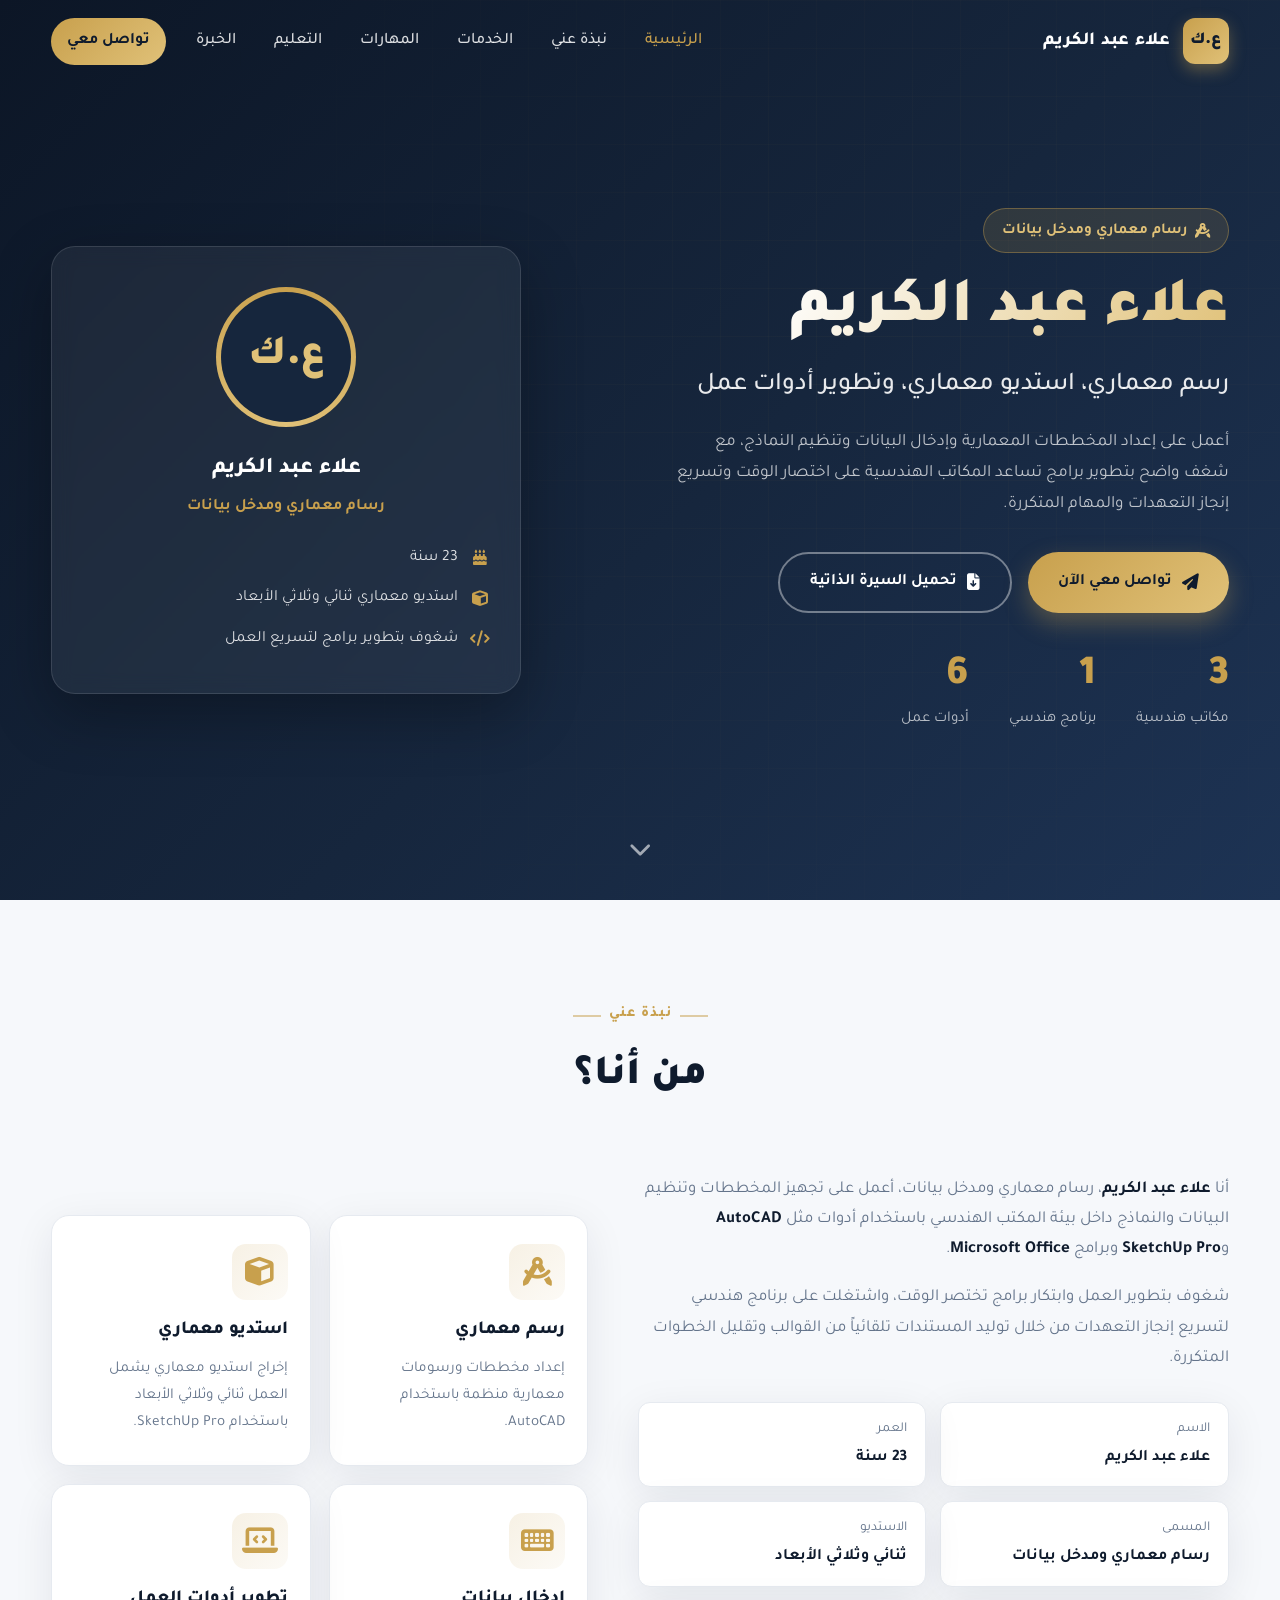
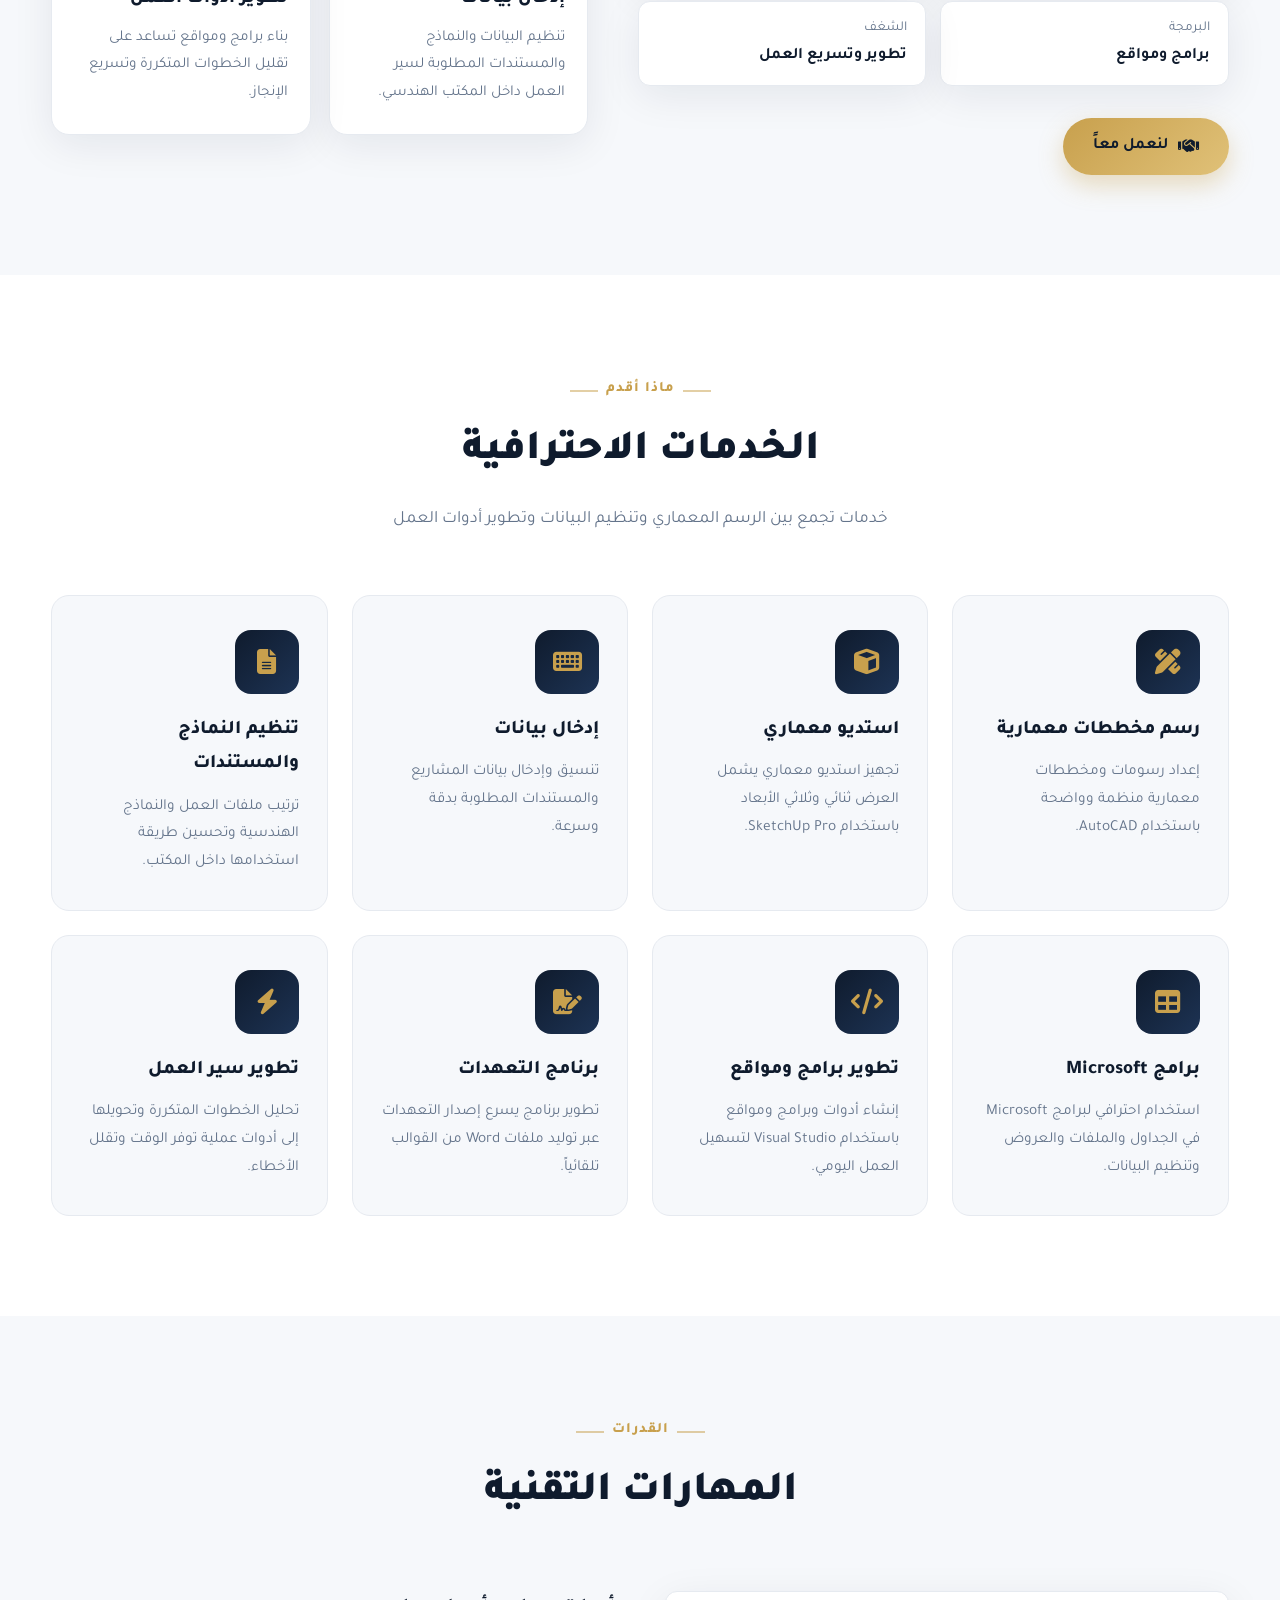
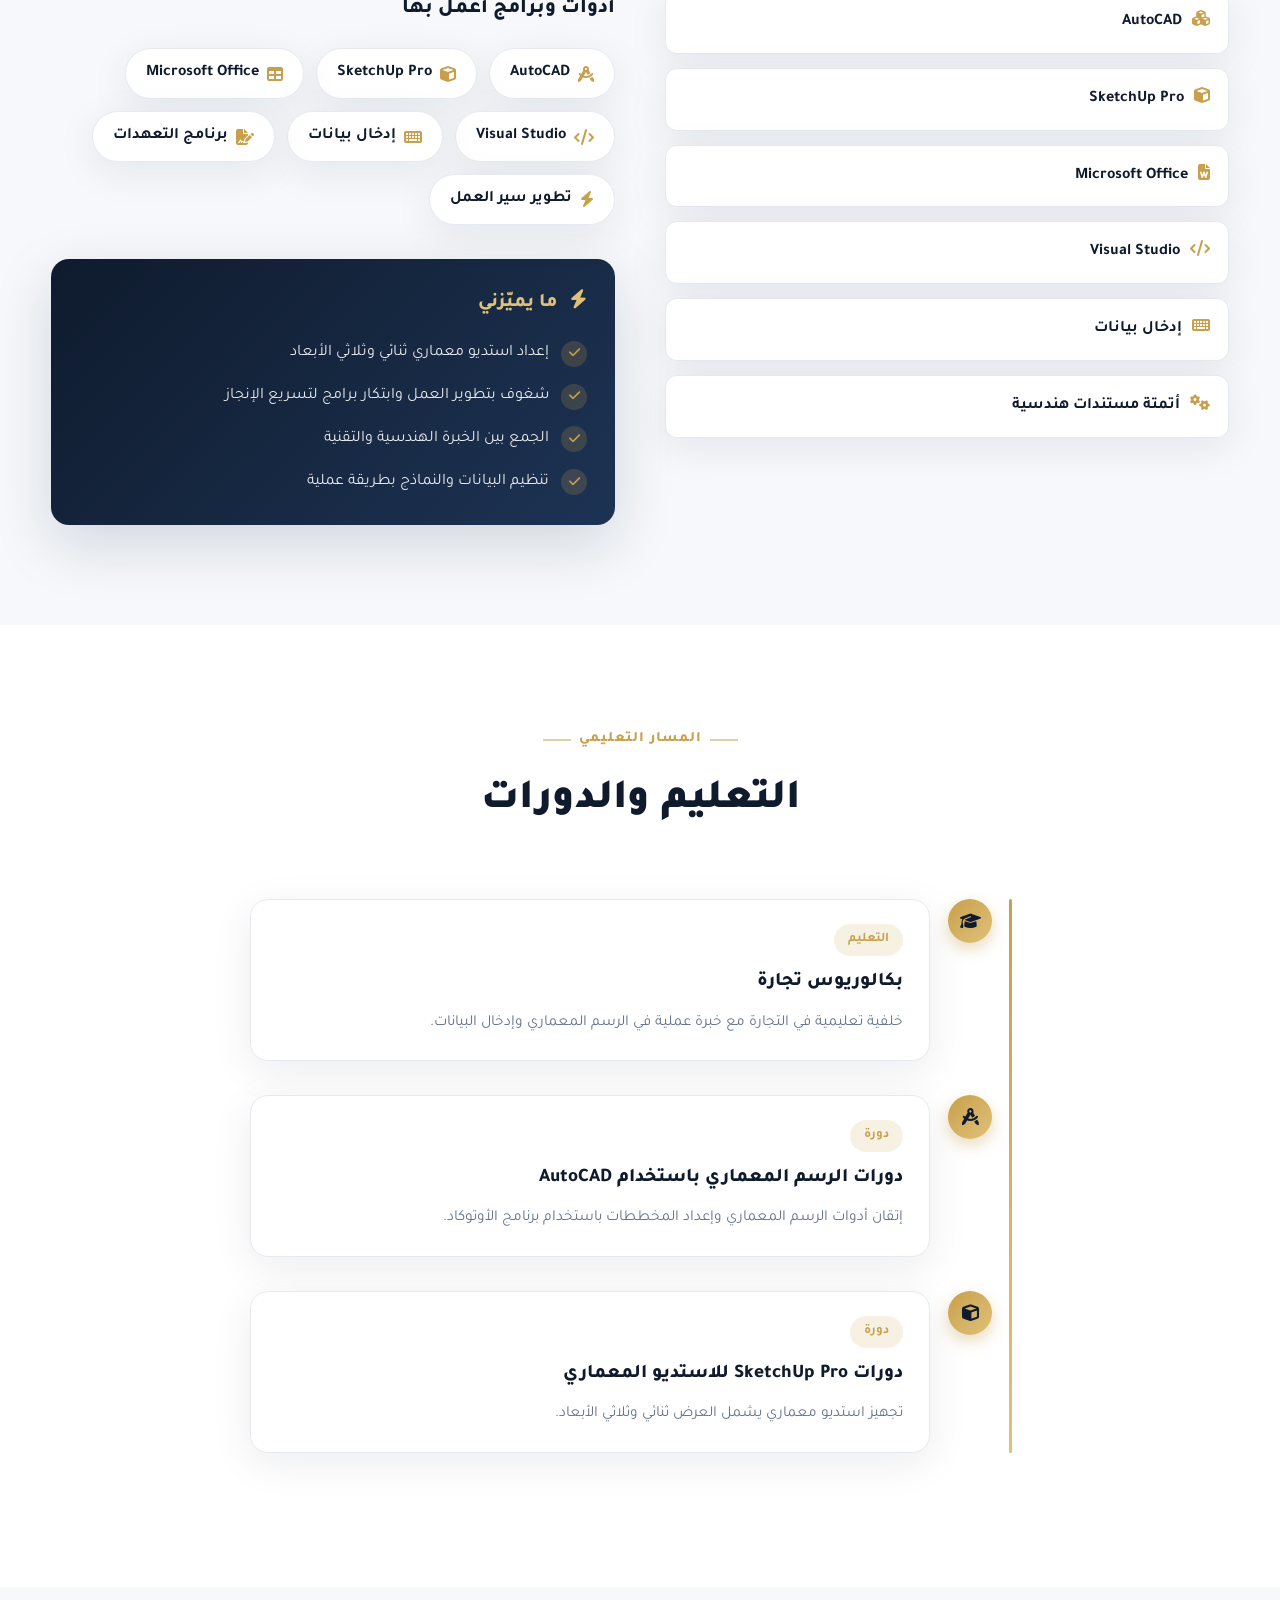
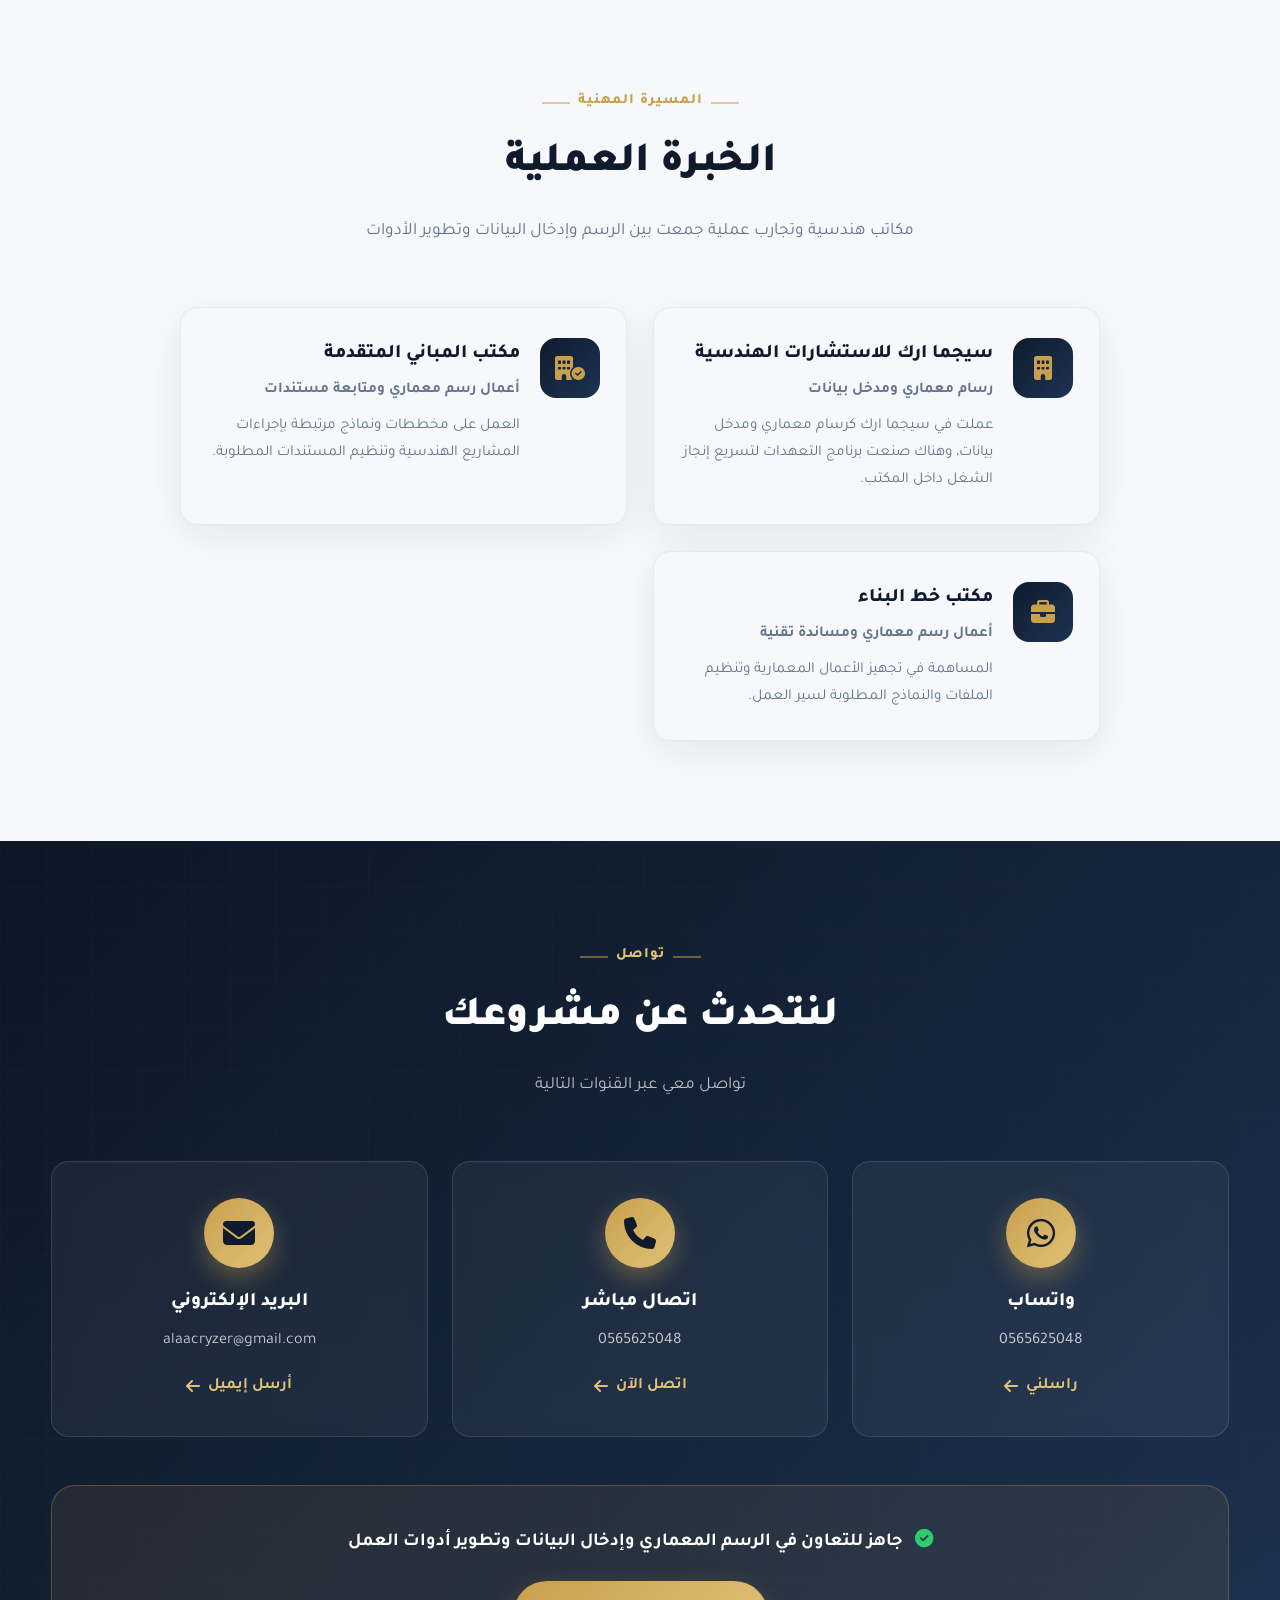
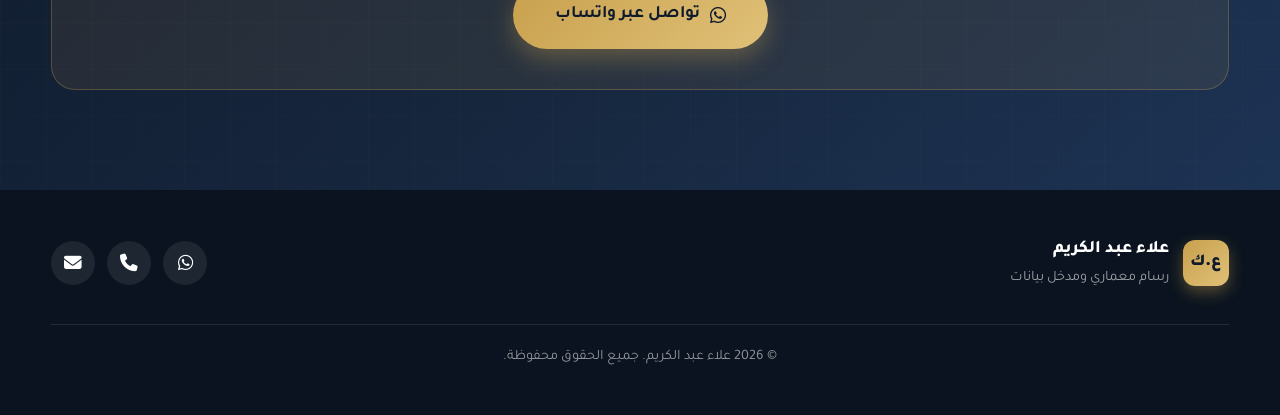
==== index.html @ 7bd7e528 "Add files via upload" ====
<!DOCTYPE html>
<html lang="ar" dir="rtl">
<head>
  <meta charset="UTF-8" />
  <meta name="viewport" content="width=device-width, initial-scale=1.0" />
  <title>علاء عبد الكريم | رسام معماري ومدخل بيانات</title>
  <meta name="description" content="علاء عبد الكريم - رسام معماري ومدخل بيانات، يعمل على AutoCAD وSketchUp Pro وMicrosoft Office وVisual Studio، وشغوف بتطوير برامج تسرع العمل داخل المكاتب الهندسية." />
  <meta name="author" content="علاء عبد الكريم" />

  <meta property="og:title" content="علاء عبد الكريم | رسام معماري ومدخل بيانات" />
  <meta property="og:description" content="رسام معماري ومدخل بيانات وشغوف بتطوير برامج لتسريع العمل الهندسي." />
  <meta property="og:type" content="website" />

  <link rel="preconnect" href="https://fonts.googleapis.com" />
  <link rel="preconnect" href="https://fonts.gstatic.com" crossorigin />
  <link href="https://fonts.googleapis.com/css2?family=Tajawal:wght@300;400;500;700;800;900&display=swap" rel="stylesheet" />

  <link rel="stylesheet" href="https://cdnjs.cloudflare.com/ajax/libs/font-awesome/6.5.1/css/all.min.css" />

  <link rel="stylesheet" href="css/style.css" />
  <link rel="icon" href="data:image/svg+xml,<svg xmlns='http://www.w3.org/2000/svg' viewBox='0 0 100 100'><rect width='100' height='100' rx='20' fill='%230f1b2d'/><text x='50' y='68' font-size='52' text-anchor='middle' fill='%23c8a04d' font-family='Arial' font-weight='bold'>ع</text></svg>" />
</head>
<body>

  <div class="scroll-progress" id="scrollProgress"></div>

  <header class="navbar" id="navbar">
    <div class="container nav-inner">
      <a href="#home" class="logo">
        <span class="logo-mark">ع.ك</span>
        <span class="logo-text">علاء عبد الكريم</span>
      </a>

      <nav class="nav-links" id="navLinks">
        <a href="#home" class="nav-link active">الرئيسية</a>
        <a href="#about" class="nav-link">نبذة عني</a>
        <a href="#services" class="nav-link">الخدمات</a>
        <a href="#skills" class="nav-link">المهارات</a>
        <a href="#education" class="nav-link">التعليم</a>
        <a href="#experience" class="nav-link">الخبرة</a>
        <a href="#contact" class="nav-link nav-cta">تواصل معي</a>
      </nav>

      <button class="nav-toggle" id="navToggle" aria-label="القائمة">
        <span></span><span></span><span></span>
      </button>
    </div>
  </header>

  <section class="hero" id="home">
    <div class="hero-bg"></div>
    <div class="hero-grid-overlay"></div>
    <div class="container hero-inner">
      <div class="hero-content">
        <p class="hero-badge"><i class="fa-solid fa-compass-drafting"></i> رسام معماري ومدخل بيانات</p>
        <h1 class="hero-title">علاء عبد الكريم</h1>
        <h2 class="hero-subtitle">رسم معماري، استديو معماري، وتطوير أدوات عمل</h2>
        <p class="hero-desc">
          أعمل على إعداد المخططات المعمارية وإدخال البيانات وتنظيم النماذج، مع شغف واضح بتطوير برامج
          تساعد المكاتب الهندسية على اختصار الوقت وتسريع إنجاز التعهدات والمهام المتكررة.
        </p>

        <div class="hero-buttons">
          <a href="#contact" class="btn btn-primary"><i class="fa-solid fa-paper-plane"></i> تواصل معي الآن</a>
          <a href="Alaa-Abdelkarim-CV.pdf" class="btn btn-outline" id="downloadCv"><i class="fa-solid fa-file-arrow-down"></i> تحميل السيرة الذاتية</a>
        </div>

        <div class="hero-stats">
          <div class="stat">
            <span class="stat-num" data-target="3">0</span>
            <span class="stat-label">مكاتب هندسية</span>
          </div>
          <div class="stat">
            <span class="stat-num" data-target="1">0</span>
            <span class="stat-label">برنامج هندسي</span>
          </div>
          <div class="stat">
            <span class="stat-num" data-target="6">0</span>
            <span class="stat-label">أدوات عمل</span>
          </div>
        </div>
      </div>

      <div class="hero-card">
        <div class="profile-ring">
          <div class="profile-inner">ع.ك</div>
        </div>
        <h3>علاء عبد الكريم</h3>
        <p class="profile-role">رسام معماري ومدخل بيانات</p>
        <ul class="profile-meta">
          <li><i class="fa-solid fa-cake-candles"></i> 23 سنة</li>
          <li><i class="fa-solid fa-cube"></i> استديو معماري ثنائي وثلاثي الأبعاد</li>
          <li><i class="fa-solid fa-code"></i> شغوف بتطوير برامج لتسريع العمل</li>
        </ul>
      </div>
    </div>

    <a href="#about" class="scroll-down" aria-label="مرر للأسفل">
      <i class="fa-solid fa-chevron-down"></i>
    </a>
  </section>

  <section class="section" id="about">
    <div class="container">
      <div class="section-head reveal">
        <span class="section-tag">نبذة عني</span>
        <h2 class="section-title">من أنا؟</h2>
      </div>

      <div class="about-grid">
        <div class="about-text reveal">
          <p>
            أنا <strong>علاء عبد الكريم</strong>، رسام معماري ومدخل بيانات، أعمل على تجهيز المخططات
            وتنظيم البيانات والنماذج داخل بيئة المكتب الهندسي باستخدام أدوات مثل
            <strong>AutoCAD</strong> و<strong>SketchUp Pro</strong> وبرامج <strong>Microsoft Office</strong>.
          </p>
          <p>
            شغوف بتطوير العمل وابتكار برامج تختصر الوقت، واشتغلت على برنامج هندسي لتسريع
            إنجاز التعهدات من خلال توليد المستندات تلقائياً من القوالب وتقليل الخطوات المتكررة.
          </p>

          <div class="about-info">
            <div class="info-item"><span>الاسم</span><strong>علاء عبد الكريم</strong></div>
            <div class="info-item"><span>العمر</span><strong>23 سنة</strong></div>
            <div class="info-item"><span>المسمى</span><strong>رسام معماري ومدخل بيانات</strong></div>
            <div class="info-item"><span>الاستديو</span><strong>ثنائي وثلاثي الأبعاد</strong></div>
            <div class="info-item"><span>البرمجة</span><strong>برامج ومواقع</strong></div>
            <div class="info-item"><span>الشغف</span><strong>تطوير وتسريع العمل</strong></div>
          </div>

          <a href="#contact" class="btn btn-primary"><i class="fa-solid fa-handshake"></i> لنعمل معاً</a>
        </div>

        <div class="about-highlights reveal">
          <div class="highlight-card">
            <i class="fa-solid fa-drafting-compass"></i>
            <h4>رسم معماري</h4>
            <p>إعداد مخططات ورسومات معمارية منظمة باستخدام AutoCAD.</p>
          </div>
          <div class="highlight-card">
            <i class="fa-solid fa-cube"></i>
            <h4>استديو معماري</h4>
            <p>إخراج استديو معماري يشمل العمل ثنائي وثلاثي الأبعاد باستخدام SketchUp Pro.</p>
          </div>
          <div class="highlight-card">
            <i class="fa-solid fa-keyboard"></i>
            <h4>إدخال بيانات</h4>
            <p>تنظيم البيانات والنماذج والمستندات المطلوبة لسير العمل داخل المكتب الهندسي.</p>
          </div>
          <div class="highlight-card">
            <i class="fa-solid fa-laptop-code"></i>
            <h4>تطوير أدوات العمل</h4>
            <p>بناء برامج ومواقع تساعد على تقليل الخطوات المتكررة وتسريع الإنجاز.</p>
          </div>
        </div>
      </div>
    </div>
  </section>

  <section class="section section-alt" id="services">
    <div class="container">
      <div class="section-head reveal">
        <span class="section-tag">ماذا أقدم</span>
        <h2 class="section-title">الخدمات الاحترافية</h2>
        <p class="section-sub">خدمات تجمع بين الرسم المعماري وتنظيم البيانات وتطوير أدوات العمل</p>
      </div>

      <div class="services-grid">
        <article class="service-card reveal">
          <div class="service-icon"><i class="fa-solid fa-pen-ruler"></i></div>
          <h3>رسم مخططات معمارية</h3>
          <p>إعداد رسومات ومخططات معمارية منظمة وواضحة باستخدام AutoCAD.</p>
        </article>

        <article class="service-card reveal">
          <div class="service-icon"><i class="fa-solid fa-cube"></i></div>
          <h3>استديو معماري</h3>
          <p>تجهيز استديو معماري يشمل العرض ثنائي وثلاثي الأبعاد باستخدام SketchUp Pro.</p>
        </article>

        <article class="service-card reveal">
          <div class="service-icon"><i class="fa-solid fa-keyboard"></i></div>
          <h3>إدخال بيانات</h3>
          <p>تنسيق وإدخال بيانات المشاريع والمستندات المطلوبة بدقة وسرعة.</p>
        </article>

        <article class="service-card reveal">
          <div class="service-icon"><i class="fa-solid fa-file-lines"></i></div>
          <h3>تنظيم النماذج والمستندات</h3>
          <p>ترتيب ملفات العمل والنماذج الهندسية وتحسين طريقة استخدامها داخل المكتب.</p>
        </article>

        <article class="service-card reveal">
          <div class="service-icon"><i class="fa-solid fa-table"></i></div>
          <h3>برامج Microsoft</h3>
          <p>استخدام احترافي لبرامج Microsoft في الجداول والملفات والعروض وتنظيم البيانات.</p>
        </article>

        <article class="service-card reveal">
          <div class="service-icon"><i class="fa-solid fa-code"></i></div>
          <h3>تطوير برامج ومواقع</h3>
          <p>إنشاء أدوات وبرامج ومواقع باستخدام Visual Studio لتسهيل العمل اليومي.</p>
        </article>

        <article class="service-card reveal">
          <div class="service-icon"><i class="fa-solid fa-file-signature"></i></div>
          <h3>برنامج التعهدات</h3>
          <p>تطوير برنامج يسرع إصدار التعهدات عبر توليد ملفات Word من القوالب تلقائياً.</p>
        </article>

        <article class="service-card reveal">
          <div class="service-icon"><i class="fa-solid fa-bolt"></i></div>
          <h3>تطوير سير العمل</h3>
          <p>تحليل الخطوات المتكررة وتحويلها إلى أدوات عملية توفر الوقت وتقلل الأخطاء.</p>
        </article>
      </div>
    </div>
  </section>

  <section class="section" id="skills">
    <div class="container">
      <div class="section-head reveal">
        <span class="section-tag">القدرات</span>
        <h2 class="section-title">المهارات التقنية</h2>
      </div>

      <div class="skills-wrap">
        <div class="skills-bars reveal">
          <div class="skill">
            <div class="skill-top"><span><i class="fa-solid fa-cubes"></i> AutoCAD</span></div>
          </div>
          <div class="skill">
            <div class="skill-top"><span><i class="fa-solid fa-cube"></i> SketchUp Pro</span></div>
          </div>
          <div class="skill">
            <div class="skill-top"><span><i class="fa-solid fa-file-word"></i> Microsoft Office</span></div>
          </div>
          <div class="skill">
            <div class="skill-top"><span><i class="fa-solid fa-code"></i> Visual Studio</span></div>
          </div>
          <div class="skill">
            <div class="skill-top"><span><i class="fa-solid fa-keyboard"></i> إدخال بيانات</span></div>
          </div>
          <div class="skill">
            <div class="skill-top"><span><i class="fa-solid fa-gears"></i> أتمتة مستندات هندسية</span></div>
          </div>
        </div>

        <div class="skills-tags reveal">
          <h3>أدوات وبرامج أعمل بها</h3>
          <div class="tag-cloud">
            <span class="tag"><i class="fa-solid fa-compass-drafting"></i> AutoCAD</span>
            <span class="tag"><i class="fa-solid fa-cube"></i> SketchUp Pro</span>
            <span class="tag"><i class="fa-solid fa-table"></i> Microsoft Office</span>
            <span class="tag"><i class="fa-solid fa-code"></i> Visual Studio</span>
            <span class="tag"><i class="fa-solid fa-keyboard"></i> إدخال بيانات</span>
            <span class="tag"><i class="fa-solid fa-file-signature"></i> برنامج التعهدات</span>
            <span class="tag"><i class="fa-solid fa-bolt"></i> تطوير سير العمل</span>
          </div>

          <div class="lang-card">
            <h4><i class="fa-solid fa-bolt"></i> ما يميّزني</h4>
            <ul>
              <li><i class="fa-solid fa-check"></i> إعداد استديو معماري ثنائي وثلاثي الأبعاد</li>
              <li><i class="fa-solid fa-check"></i> شغوف بتطوير العمل وابتكار برامج لتسريع الإنجاز</li>
              <li><i class="fa-solid fa-check"></i> الجمع بين الخبرة الهندسية والتقنية</li>
              <li><i class="fa-solid fa-check"></i> تنظيم البيانات والنماذج بطريقة عملية</li>
            </ul>
          </div>
        </div>
      </div>
    </div>
  </section>

  <section class="section section-alt" id="education">
    <div class="container">
      <div class="section-head reveal">
        <span class="section-tag">المسار التعليمي</span>
        <h2 class="section-title">التعليم والدورات</h2>
      </div>

      <div class="timeline">
        <div class="tl-item reveal">
          <div class="tl-dot"><i class="fa-solid fa-graduation-cap"></i></div>
          <div class="tl-content">
            <span class="tl-tag">التعليم</span>
            <h3>بكالوريوس تجارة</h3>
            <p>خلفية تعليمية في التجارة مع خبرة عملية في الرسم المعماري وإدخال البيانات.</p>
          </div>
        </div>

        <div class="tl-item reveal">
          <div class="tl-dot"><i class="fa-solid fa-compass-drafting"></i></div>
          <div class="tl-content">
            <span class="tl-tag">دورة</span>
            <h3>دورات الرسم المعماري باستخدام AutoCAD</h3>
            <p>إتقان أدوات الرسم المعماري وإعداد المخططات باستخدام برنامج الأوتوكاد.</p>
          </div>
        </div>

        <div class="tl-item reveal">
          <div class="tl-dot"><i class="fa-solid fa-cube"></i></div>
          <div class="tl-content">
            <span class="tl-tag">دورة</span>
            <h3>دورات SketchUp Pro للاستديو المعماري</h3>
            <p>تجهيز استديو معماري يشمل العرض ثنائي وثلاثي الأبعاد.</p>
          </div>
        </div>
      </div>
    </div>
  </section>

  <section class="section" id="experience">
    <div class="container">
      <div class="section-head reveal">
        <span class="section-tag">المسيرة المهنية</span>
        <h2 class="section-title">الخبرة العملية</h2>
        <p class="section-sub">مكاتب هندسية وتجارب عملية جمعت بين الرسم وإدخال البيانات وتطوير الأدوات</p>
      </div>

      <div class="experience-grid">
        <div class="exp-card reveal">
          <div class="exp-icon"><i class="fa-solid fa-building"></i></div>
          <div class="exp-body">
            <h3>سيجما ارك للاستشارات الهندسية</h3>
            <p class="exp-role">رسام معماري ومدخل بيانات</p>
            <p>عملت في سيجما ارك كرسام معماري ومدخل بيانات، وهناك صنعت برنامج التعهدات لتسريع إنجاز الشغل داخل المكتب.</p>
          </div>
        </div>

        <div class="exp-card reveal">
          <div class="exp-icon"><i class="fa-solid fa-building-circle-check"></i></div>
          <div class="exp-body">
            <h3>مكتب المباني المتقدمة</h3>
            <p class="exp-role">أعمال رسم معماري ومتابعة مستندات</p>
            <p>العمل على مخططات ونماذج مرتبطة بإجراءات المشاريع الهندسية وتنظيم المستندات المطلوبة.</p>
          </div>
        </div>

        <div class="exp-card reveal">
          <div class="exp-icon"><i class="fa-solid fa-briefcase"></i></div>
          <div class="exp-body">
            <h3>مكتب خط البناء</h3>
            <p class="exp-role">أعمال رسم معماري ومساندة تقنية</p>
            <p>المساهمة في تجهيز الأعمال المعمارية وتنظيم الملفات والنماذج المطلوبة لسير العمل.</p>
          </div>
        </div>
      </div>
    </div>
  </section>

  <section class="section section-dark" id="contact">
    <div class="container">
      <div class="section-head reveal">
        <span class="section-tag light">تواصل</span>
        <h2 class="section-title">لنتحدث عن مشروعك</h2>
        <p class="section-sub">تواصل معي عبر القنوات التالية</p>
      </div>

      <div class="contact-grid">
        <a href="https://wa.me/966565625048" target="_blank" rel="noopener" class="contact-card reveal">
          <i class="fa-brands fa-whatsapp"></i>
          <h3>واتساب</h3>
          <p>0565625048</p>
          <span class="contact-go">راسلني <i class="fa-solid fa-arrow-left"></i></span>
        </a>

        <a href="tel:+966565625048" class="contact-card reveal">
          <i class="fa-solid fa-phone"></i>
          <h3>اتصال مباشر</h3>
          <p>0565625048</p>
          <span class="contact-go">اتصل الآن <i class="fa-solid fa-arrow-left"></i></span>
        </a>

        <a href="mailto:alaacryzer@gmail.com" class="contact-card reveal">
          <i class="fa-solid fa-envelope"></i>
          <h3>البريد الإلكتروني</h3>
          <p>alaacryzer@gmail.com</p>
          <span class="contact-go">أرسل إيميل <i class="fa-solid fa-arrow-left"></i></span>
        </a>
      </div>

      <div class="contact-cta reveal">
        <p><i class="fa-solid fa-circle-check"></i> جاهز للتعاون في الرسم المعماري وإدخال البيانات وتطوير أدوات العمل</p>
        <a href="https://wa.me/966565625048" target="_blank" rel="noopener" class="btn btn-primary btn-lg">
          <i class="fa-brands fa-whatsapp"></i> تواصل عبر واتساب
        </a>
      </div>
    </div>
  </section>

  <footer class="footer">
    <div class="container footer-inner">
      <div class="footer-brand">
        <span class="logo-mark">ع.ك</span>
        <div>
          <strong>علاء عبد الكريم</strong>
          <p>رسام معماري ومدخل بيانات</p>
        </div>
      </div>

      <div class="footer-social">
        <a href="https://wa.me/966565625048" target="_blank" rel="noopener" aria-label="واتساب"><i class="fa-brands fa-whatsapp"></i></a>
        <a href="tel:+966565625048" aria-label="اتصال"><i class="fa-solid fa-phone"></i></a>
        <a href="mailto:alaacryzer@gmail.com" aria-label="إيميل"><i class="fa-solid fa-envelope"></i></a>
      </div>

      <p class="footer-copy">© <span id="year"></span> علاء عبد الكريم. جميع الحقوق محفوظة.</p>
    </div>
  </footer>

  <button class="to-top" id="toTop" aria-label="العودة للأعلى"><i class="fa-solid fa-chevron-up"></i></button>

  <script src="js/script.js"></script>
</body>
</html>
</parameter>
</invoke>
---- css/style.css ----
/* ===== Variables ===== */
:root{
  --navy:#0f1b2d;
  --navy-2:#16263d;
  --navy-3:#1d3354;
  --gold:#c8a04d;
  --gold-light:#e0c178;
  --bg:#f6f8fb;
  --white:#ffffff;
  --text:#1f2937;
  --muted:#64748b;
  --line:#e6eaf0;
  --shadow:0 10px 40px rgba(15,27,45,.08);
  --shadow-lg:0 20px 60px rgba(15,27,45,.15);
  --radius:18px;
  --radius-sm:12px;
  --t:.35s cubic-bezier(.4,0,.2,1);
}

/* ===== Reset ===== */
*{margin:0;padding:0;box-sizing:border-box}
html{scroll-behavior:smooth}
body{
  font-family:'Tajawal',sans-serif;
  background:var(--bg);
  color:var(--text);
  line-height:1.8;
  overflow-x:hidden;
}
a{text-decoration:none;color:inherit}
ul{list-style:none}
img{max-width:100%;display:block}
.en{direction:ltr;unicode-bidi:isolate;display:inline-block}
.container{width:min(1200px,92%);margin-inline:auto}

/* ===== Scroll progress ===== */
.scroll-progress{
  position:fixed;top:0;right:0;height:4px;width:0%;
  background:linear-gradient(90deg,var(--gold),var(--gold-light));
  z-index:1000;transition:width .1s linear;
}

/* ===== Buttons ===== */
.btn{
  display:inline-flex;align-items:center;gap:10px;
  padding:14px 30px;border-radius:50px;font-weight:700;font-size:1rem;
  cursor:pointer;border:none;transition:var(--t);font-family:inherit;
  position:relative;overflow:hidden;
}
.btn i{font-size:1.05em}
.btn-primary{
  background:linear-gradient(135deg,var(--gold),var(--gold-light));
  color:var(--navy);box-shadow:0 10px 24px rgba(200,160,77,.35);
}
.btn-primary:hover{transform:translateY(-3px);box-shadow:0 16px 34px rgba(200,160,77,.5)}
.btn-outline{
  background:transparent;color:#fff;border:2px solid rgba(255,255,255,.4);
}
.btn-outline:hover{background:#fff;color:var(--navy);border-color:#fff;transform:translateY(-3px)}
.btn-lg{padding:18px 42px;font-size:1.1rem}

/* ===== Navbar ===== */
.navbar{
  position:fixed;top:0;left:0;right:0;z-index:900;
  padding:18px 0;transition:var(--t);
}
.navbar.scrolled{
  background:rgba(15,27,45,.96);backdrop-filter:blur(12px);
  padding:12px 0;box-shadow:0 8px 30px rgba(0,0,0,.25);
}
.nav-inner{display:flex;align-items:center;justify-content:space-between}
.logo{display:flex;align-items:center;gap:12px;color:#fff}
.logo-mark{
  width:46px;height:46px;display:grid;place-items:center;
  background:linear-gradient(135deg,var(--gold),var(--gold-light));
  color:var(--navy);border-radius:12px;font-weight:900;font-size:1.05rem;
  box-shadow:0 6px 16px rgba(200,160,77,.4);
}
.logo-text{font-weight:800;font-size:1.15rem;letter-spacing:.3px}
.nav-links{display:flex;align-items:center;gap:6px}
.nav-link{
  color:rgba(255,255,255,.85);font-weight:500;padding:9px 16px;border-radius:50px;
  transition:var(--t);position:relative;
}
.nav-link:hover{color:#fff;background:rgba(255,255,255,.08)}
.nav-link.active{color:var(--gold)}
.nav-cta{
  background:linear-gradient(135deg,var(--gold),var(--gold-light))!important;
  color:var(--navy)!important;font-weight:700;margin-right:8px;
}
.nav-cta:hover{transform:translateY(-2px)}
.nav-toggle{display:none;flex-direction:column;gap:5px;background:none;border:none;cursor:pointer;padding:6px}
.nav-toggle span{width:26px;height:3px;background:#fff;border-radius:3px;transition:var(--t)}

/* ===== Hero ===== */
.hero{
  position:relative;min-height:100vh;display:flex;align-items:center;
  padding:120px 0 80px;color:#fff;overflow:hidden;
}
.hero-bg{
  position:absolute;inset:0;z-index:-2;
  background:linear-gradient(135deg,#0c1626 0%,#16263d 55%,#1d3354 100%);
}
.hero-grid-overlay{
  position:absolute;inset:0;z-index:-1;opacity:.5;
  background-image:
    linear-gradient(rgba(200,160,77,.08) 1px,transparent 1px),
    linear-gradient(90deg,rgba(200,160,77,.08) 1px,transparent 1px);
  background-size:48px 48px;
  -webkit-mask-image:radial-gradient(circle at 70% 40%,#000,transparent 75%);
  mask-image:radial-gradient(circle at 70% 40%,#000,transparent 75%);
}
.hero-inner{display:grid;grid-template-columns:1.4fr 1fr;gap:50px;align-items:center}
.hero-badge{
  display:inline-flex;align-items:center;gap:8px;
  background:rgba(200,160,77,.15);border:1px solid rgba(200,160,77,.4);
  color:var(--gold-light);padding:8px 18px;border-radius:50px;
  font-weight:700;font-size:.95rem;margin-bottom:22px;
}
.hero-title{
  font-size:clamp(2.4rem,5vw,4rem);font-weight:900;line-height:1.15;
  margin-bottom:14px;
  background:linear-gradient(120deg,#fff 30%,var(--gold-light));
  -webkit-background-clip:text;background-clip:text;-webkit-text-fill-color:transparent;
}
.hero-subtitle{font-size:clamp(1.1rem,2.4vw,1.6rem);font-weight:500;color:rgba(255,255,255,.9);margin-bottom:18px}
.hero-subtitle span{color:var(--gold)}
.hero-desc{font-size:1.08rem;color:rgba(255,255,255,.72);max-width:560px;margin-bottom:32px}
.hero-buttons{display:flex;gap:16px;flex-wrap:wrap;margin-bottom:44px}
.hero-stats{display:flex;gap:40px;flex-wrap:wrap}
.stat{display:flex;flex-direction:column}
.stat-num{font-size:2.6rem;font-weight:900;color:var(--gold);line-height:1;display:inline}
.stat-plus{font-size:2rem;font-weight:900;color:var(--gold)}
.stat-label{color:rgba(255,255,255,.7);font-size:.95rem;margin-top:6px}

.hero-card{
  background:rgba(255,255,255,.06);border:1px solid rgba(255,255,255,.12);
  backdrop-filter:blur(10px);border-radius:24px;padding:40px 30px;text-align:center;
  box-shadow:0 20px 60px rgba(0,0,0,.3);
}
.profile-ring{
  width:140px;height:140px;margin:0 auto 22px;border-radius:50%;
  background:conic-gradient(var(--gold),var(--gold-light),var(--gold));
  padding:5px;animation:spin 8s linear infinite;
}
.profile-inner{
  width:100%;height:100%;border-radius:50%;background:var(--navy-2);
  display:grid;place-items:center;font-size:2.6rem;font-weight:900;color:var(--gold-light);
  animation:spin 8s linear infinite reverse;
}
@keyframes spin{to{transform:rotate(360deg)}}
.hero-card h3{font-size:1.4rem;font-weight:800;margin-bottom:4px}
.profile-role{color:var(--gold);font-weight:600;margin-bottom:22px}
.profile-meta{text-align:right;display:flex;flex-direction:column;gap:12px}
.profile-meta li{display:flex;align-items:center;gap:12px;color:rgba(255,255,255,.85);font-size:.98rem}
.profile-meta i{color:var(--gold);width:20px;text-align:center}

.scroll-down{
  position:absolute;bottom:26px;left:50%;transform:translateX(-50%);
  color:rgba(255,255,255,.6);font-size:1.4rem;animation:bounce 2s infinite;
}
@keyframes bounce{0%,100%{transform:translate(-50%,0)}50%{transform:translate(-50%,12px)}}

/* ===== Sections ===== */
.section{padding:100px 0}
.section-alt{background:var(--white)}
.section-head{text-align:center;max-width:680px;margin:0 auto 60px}
.section-tag{
  display:inline-block;color:var(--gold);font-weight:800;letter-spacing:1px;
  text-transform:uppercase;font-size:.9rem;margin-bottom:12px;
  position:relative;padding:0 16px;
}
.section-tag::before,.section-tag::after{
  content:"";position:absolute;top:50%;width:28px;height:2px;background:var(--gold);opacity:.5;
}
.section-tag::before{right:-20px}.section-tag::after{left:-20px}
.section-tag.light{color:var(--gold-light)}
.section-title{font-size:clamp(1.8rem,3.6vw,2.6rem);font-weight:900;color:var(--navy);margin-bottom:14px}
.section-sub{color:var(--muted);font-size:1.08rem}
.section-dark .section-title{color:#fff}
.section-dark .section-sub{color:rgba(255,255,255,.7)}

/* ===== About ===== */
.about-grid{display:grid;grid-template-columns:1.1fr 1fr;gap:50px;align-items:center}
.about-text p{color:var(--muted);margin-bottom:18px;font-size:1.05rem}
.about-text strong{color:var(--navy);font-weight:700}
.about-info{
  display:grid;grid-template-columns:1fr 1fr;gap:14px;margin:28px 0 32px;
}
.info-item{
  background:var(--white);border:1px solid var(--line);border-radius:var(--radius-sm);
  padding:14px 18px;box-shadow:var(--shadow);
}
.section-alt .info-item{background:var(--bg)}
.info-item span{display:block;color:var(--muted);font-size:.85rem;margin-bottom:2px}
.info-item strong{color:var(--navy);font-weight:700}
.about-highlights{display:grid;grid-template-columns:1fr 1fr;gap:18px}
.highlight-card{
  background:var(--white);border:1px solid var(--line);border-radius:var(--radius);
  padding:28px 22px;box-shadow:var(--shadow);transition:var(--t);
}
.section-alt .highlight-card{background:var(--bg)}
.highlight-card:hover{transform:translateY(-6px);box-shadow:var(--shadow-lg);border-color:var(--gold)}
.highlight-card i{
  font-size:1.8rem;color:var(--gold);margin-bottom:14px;
  width:56px;height:56px;display:grid;place-items:center;border-radius:14px;
  background:linear-gradient(135deg,rgba(200,160,77,.15),rgba(200,160,77,.05));
}
.highlight-card h4{font-size:1.15rem;font-weight:800;color:var(--navy);margin-bottom:8px}
.highlight-card p{color:var(--muted);font-size:.95rem}

/* ===== Services ===== */
.services-grid{display:grid;grid-template-columns:repeat(auto-fill,minmax(270px,1fr));gap:24px}
.service-card{
  background:var(--bg);border:1px solid var(--line);border-radius:var(--radius);
  padding:34px 28px;transition:var(--t);position:relative;overflow:hidden;
}
.section-alt .service-card{background:var(--bg)}
.service-card::before{
  content:"";position:absolute;top:0;right:0;width:100%;height:4px;
  background:linear-gradient(90deg,var(--gold),var(--gold-light));
  transform:scaleX(0);transform-origin:right;transition:var(--t);
}
.service-card:hover{transform:translateY(-8px);box-shadow:var(--shadow-lg);border-color:transparent}
.service-card:hover::before{transform:scaleX(1)}
.service-icon{
  width:64px;height:64px;border-radius:16px;display:grid;place-items:center;
  background:linear-gradient(135deg,var(--navy),var(--navy-3));color:var(--gold);
  font-size:1.6rem;margin-bottom:20px;transition:var(--t);
}
.service-card:hover .service-icon{
  background:linear-gradient(135deg,var(--gold),var(--gold-light));color:var(--navy);
  transform:rotate(-6deg) scale(1.05);
}
.service-card h3{font-size:1.2rem;font-weight:800;color:var(--navy);margin-bottom:10px}
.service-card p{color:var(--muted);font-size:.96rem}

/* ===== Skills ===== */
.skills-wrap{display:grid;grid-template-columns:1fr 1fr;gap:50px;align-items:start}
.skill{margin-bottom:26px}
.skills-bars .skill{
  background:var(--white);border:1px solid var(--line);border-radius:var(--radius-sm);
  padding:16px 18px;box-shadow:var(--shadow);margin-bottom:14px;
}
.skills-bars .skill .skill-top{margin-bottom:0}
.skill-top{display:flex;justify-content:space-between;margin-bottom:10px;font-weight:700;color:var(--navy)}
.skill-top i{color:var(--gold);margin-left:6px}
.skill-pct{color:var(--gold);font-weight:800}
.skill-bar{height:12px;background:var(--line);border-radius:50px;overflow:hidden}
.skill-bar span{
  display:block;height:100%;width:0;border-radius:50px;
  background:linear-gradient(90deg,var(--navy-3),var(--gold));
  transition:width 1.4s cubic-bezier(.2,.8,.2,1);
}
.skills-tags h3{font-size:1.3rem;font-weight:800;color:var(--navy);margin-bottom:20px}
.tag-cloud{display:flex;flex-wrap:wrap;gap:12px;margin-bottom:34px}
.tag{
  background:var(--white);border:1px solid var(--line);border-radius:50px;
  padding:10px 20px;font-weight:600;color:var(--navy);box-shadow:var(--shadow);
  transition:var(--t);display:inline-flex;align-items:center;gap:8px;
}
.tag i{color:var(--gold)}
.tag:hover{background:var(--navy);color:#fff;transform:translateY(-3px)}
.tag:hover i{color:var(--gold-light)}
.lang-card{
  background:linear-gradient(135deg,var(--navy),var(--navy-3));color:#fff;
  border-radius:var(--radius);padding:28px;box-shadow:var(--shadow-lg);
}
.lang-card h4{font-size:1.2rem;font-weight:800;margin-bottom:18px;color:var(--gold-light)}
.lang-card h4 i{margin-left:8px}
.lang-card ul{display:flex;flex-direction:column;gap:14px}
.lang-card li{display:flex;align-items:center;gap:12px;color:rgba(255,255,255,.9)}
.lang-card li i{color:var(--gold);background:rgba(200,160,77,.2);width:26px;height:26px;border-radius:50%;display:grid;place-items:center;font-size:.8rem;flex-shrink:0}

/* ===== Timeline ===== */
.timeline{position:relative;max-width:780px;margin:0 auto;padding-right:40px}
.timeline::before{
  content:"";position:absolute;top:0;bottom:0;right:18px;width:3px;
  background:linear-gradient(var(--gold),var(--gold-light));border-radius:3px;
}
.tl-item{position:relative;padding-right:60px;margin-bottom:34px}
.tl-dot{
  position:absolute;right:-2px;top:0;width:44px;height:44px;border-radius:50%;
  background:linear-gradient(135deg,var(--gold),var(--gold-light));color:var(--navy);
  display:grid;place-items:center;font-size:1.05rem;box-shadow:0 6px 16px rgba(200,160,77,.4);
  z-index:1;
}
.tl-content{
  background:var(--white);border:1px solid var(--line);border-radius:var(--radius);
  padding:24px 26px;box-shadow:var(--shadow);transition:var(--t);
}
.tl-content:hover{transform:translateX(-8px);box-shadow:var(--shadow-lg);border-color:var(--gold)}
.tl-tag{
  display:inline-block;background:rgba(200,160,77,.15);color:var(--gold);
  padding:4px 14px;border-radius:50px;font-size:.82rem;font-weight:700;margin-bottom:10px;
}
.tl-content h3{font-size:1.2rem;font-weight:800;color:var(--navy);margin-bottom:8px}
.tl-content p{color:var(--muted);font-size:.96rem}

/* ===== Experience ===== */
.experience-grid{display:grid;grid-template-columns:1fr 1fr;gap:26px;max-width:920px;margin:0 auto}
.exp-card{
  display:flex;gap:20px;background:var(--bg);border:1px solid var(--line);
  border-radius:var(--radius);padding:30px 26px;box-shadow:var(--shadow);transition:var(--t);
}
.exp-card:hover{transform:translateY(-6px);box-shadow:var(--shadow-lg);border-color:var(--gold)}
.exp-icon{
  flex-shrink:0;width:60px;height:60px;border-radius:16px;display:grid;place-items:center;
  background:linear-gradient(135deg,var(--navy),var(--navy-3));color:var(--gold);font-size:1.5rem;
}
.exp-body h3{font-size:1.2rem;font-weight:800;color:var(--navy);margin-bottom:4px}
.exp-role{color:var(--gold);font-weight:700;font-size:.95rem;margin-bottom:8px}
.exp-body p{color:var(--muted);font-size:.95rem}

/* ===== Contact ===== */
.section-dark{
  background:linear-gradient(135deg,#0c1626,#16263d 60%,#1d3354);
  position:relative;overflow:hidden;
}
.section-dark::before{
  content:"";position:absolute;inset:0;opacity:.4;
  background-image:linear-gradient(rgba(200,160,77,.06) 1px,transparent 1px),linear-gradient(90deg,rgba(200,160,77,.06) 1px,transparent 1px);
  background-size:46px 46px;
}
.section-dark .container{position:relative;z-index:1}
.contact-grid{display:grid;grid-template-columns:repeat(auto-fit,minmax(260px,1fr));gap:24px;margin-bottom:48px}
.contact-card{
  background:rgba(255,255,255,.05);border:1px solid rgba(255,255,255,.12);
  border-radius:var(--radius);padding:36px 28px;text-align:center;color:#fff;
  transition:var(--t);backdrop-filter:blur(8px);
}
.contact-card:hover{transform:translateY(-8px);background:rgba(255,255,255,.1);border-color:var(--gold)}
.contact-card>i{
  font-size:2rem;color:var(--navy);width:70px;height:70px;border-radius:50%;
  display:grid;place-items:center;margin:0 auto 18px;
  background:linear-gradient(135deg,var(--gold),var(--gold-light));
  box-shadow:0 10px 24px rgba(200,160,77,.4);
}
.contact-card h3{font-size:1.2rem;font-weight:800;margin-bottom:6px}
.contact-card p{color:rgba(255,255,255,.75);margin-bottom:16px;direction:ltr;word-break:break-all}
.contact-go{color:var(--gold-light);font-weight:700;display:inline-flex;align-items:center;gap:8px}
.contact-card:hover .contact-go i{transform:translateX(-6px)}
.contact-go i{transition:var(--t)}
.contact-cta{
  text-align:center;background:rgba(200,160,77,.1);border:1px solid rgba(200,160,77,.3);
  border-radius:24px;padding:40px;
}
.contact-cta p{color:#fff;font-size:1.15rem;font-weight:600;margin-bottom:22px}
.contact-cta p i{color:#2ecc71;margin-left:8px}

/* ===== Footer ===== */
.footer{background:#0a131f;color:#fff;padding:44px 0}
.footer-inner{display:flex;align-items:center;justify-content:space-between;flex-wrap:wrap;gap:24px}
.footer-brand{display:flex;align-items:center;gap:14px}
.footer-brand strong{font-size:1.1rem;font-weight:800}
.footer-brand p{color:rgba(255,255,255,.6);font-size:.9rem}
.footer-social{display:flex;gap:12px}
.footer-social a{
  width:44px;height:44px;border-radius:50%;display:grid;place-items:center;
  background:rgba(255,255,255,.08);color:#fff;font-size:1.1rem;transition:var(--t);
}
.footer-social a:hover{background:var(--gold);color:var(--navy);transform:translateY(-4px)}
.footer-copy{color:rgba(255,255,255,.55);font-size:.9rem;width:100%;text-align:center;border-top:1px solid rgba(255,255,255,.1);padding-top:20px;margin-top:8px}

/* ===== Back to top ===== */
.to-top{
  position:fixed;bottom:28px;left:28px;width:50px;height:50px;border-radius:50%;
  background:linear-gradient(135deg,var(--gold),var(--gold-light));color:var(--navy);
  border:none;cursor:pointer;font-size:1.1rem;box-shadow:0 10px 24px rgba(200,160,77,.4);
  opacity:0;visibility:hidden;transform:translateY(20px);transition:var(--t);z-index:800;
}
.to-top.show{opacity:1;visibility:visible;transform:translateY(0)}
.to-top:hover{transform:translateY(-4px)}

/* ===== Reveal animation ===== */
.reveal{opacity:0;transform:translateY(40px);transition:opacity .7s ease,transform .7s ease}
.reveal.visible{opacity:1;transform:translateY(0)}

/* ===== Responsive ===== */
@media(max-width:992px){
  .hero-inner{grid-template-columns:1fr;text-align:center}
  .hero-card{max-width:380px;margin:0 auto}
  .hero-badge,.hero-buttons,.hero-stats{justify-content:center}
  .hero-desc{margin-inline:auto}
  .about-grid,.skills-wrap{grid-template-columns:1fr}
  .experience-grid{grid-template-columns:1fr}
}
@media(max-width:768px){
  .nav-links{
    position:fixed;top:0;right:-100%;width:78%;max-width:320px;height:100vh;
    background:var(--navy);flex-direction:column;justify-content:center;gap:14px;
    transition:right .4s ease;box-shadow:-10px 0 40px rgba(0,0,0,.4);
  }
  .nav-links.open{right:0}
  .nav-link{font-size:1.1rem;width:80%;text-align:center}
  .nav-cta{margin-right:0}
  .nav-toggle{display:flex;z-index:950}
  .nav-toggle.active span:nth-child(1){transform:translateY(8px) rotate(45deg)}
  .nav-toggle.active span:nth-child(2){opacity:0}
  .nav-toggle.active span:nth-child(3){transform:translateY(-8px) rotate(-45deg)}
  .section{padding:70px 0}
  .about-info,.about-highlights{grid-template-columns:1fr}
  .hero-stats{gap:24px}
  .footer-inner{flex-direction:column;text-align:center}
}
@media(max-width:480px){
  .logo{gap:8px;min-width:0}
  .logo-mark{width:38px;height:38px;border-radius:10px;font-size:.95rem;flex-shrink:0}
  .logo-text{font-size:.95rem;white-space:nowrap;max-width:190px;overflow:hidden}
  .hero{padding-top:110px}
  .hero-title{font-size:2.05rem;line-height:1.25}
  .hero-subtitle{font-size:1rem;line-height:1.7}
  .hero-desc{font-size:.98rem}
  .hero-card{padding:30px 22px}
}

/* ===== Print (CV) ===== */
@media print{
  .navbar,.scroll-down,.to-top,.scroll-progress,.hero-buttons,.nav-toggle,.contact-cta .btn{display:none!important}
  body{background:#fff;color:#000}
  .hero,.section-dark{background:#fff!important;color:#000!important}
  .hero-title{-webkit-text-fill-color:#0f1b2d}
  .section{padding:20px 0;page-break-inside:avoid}
  .reveal{opacity:1!important;transform:none!important}
}
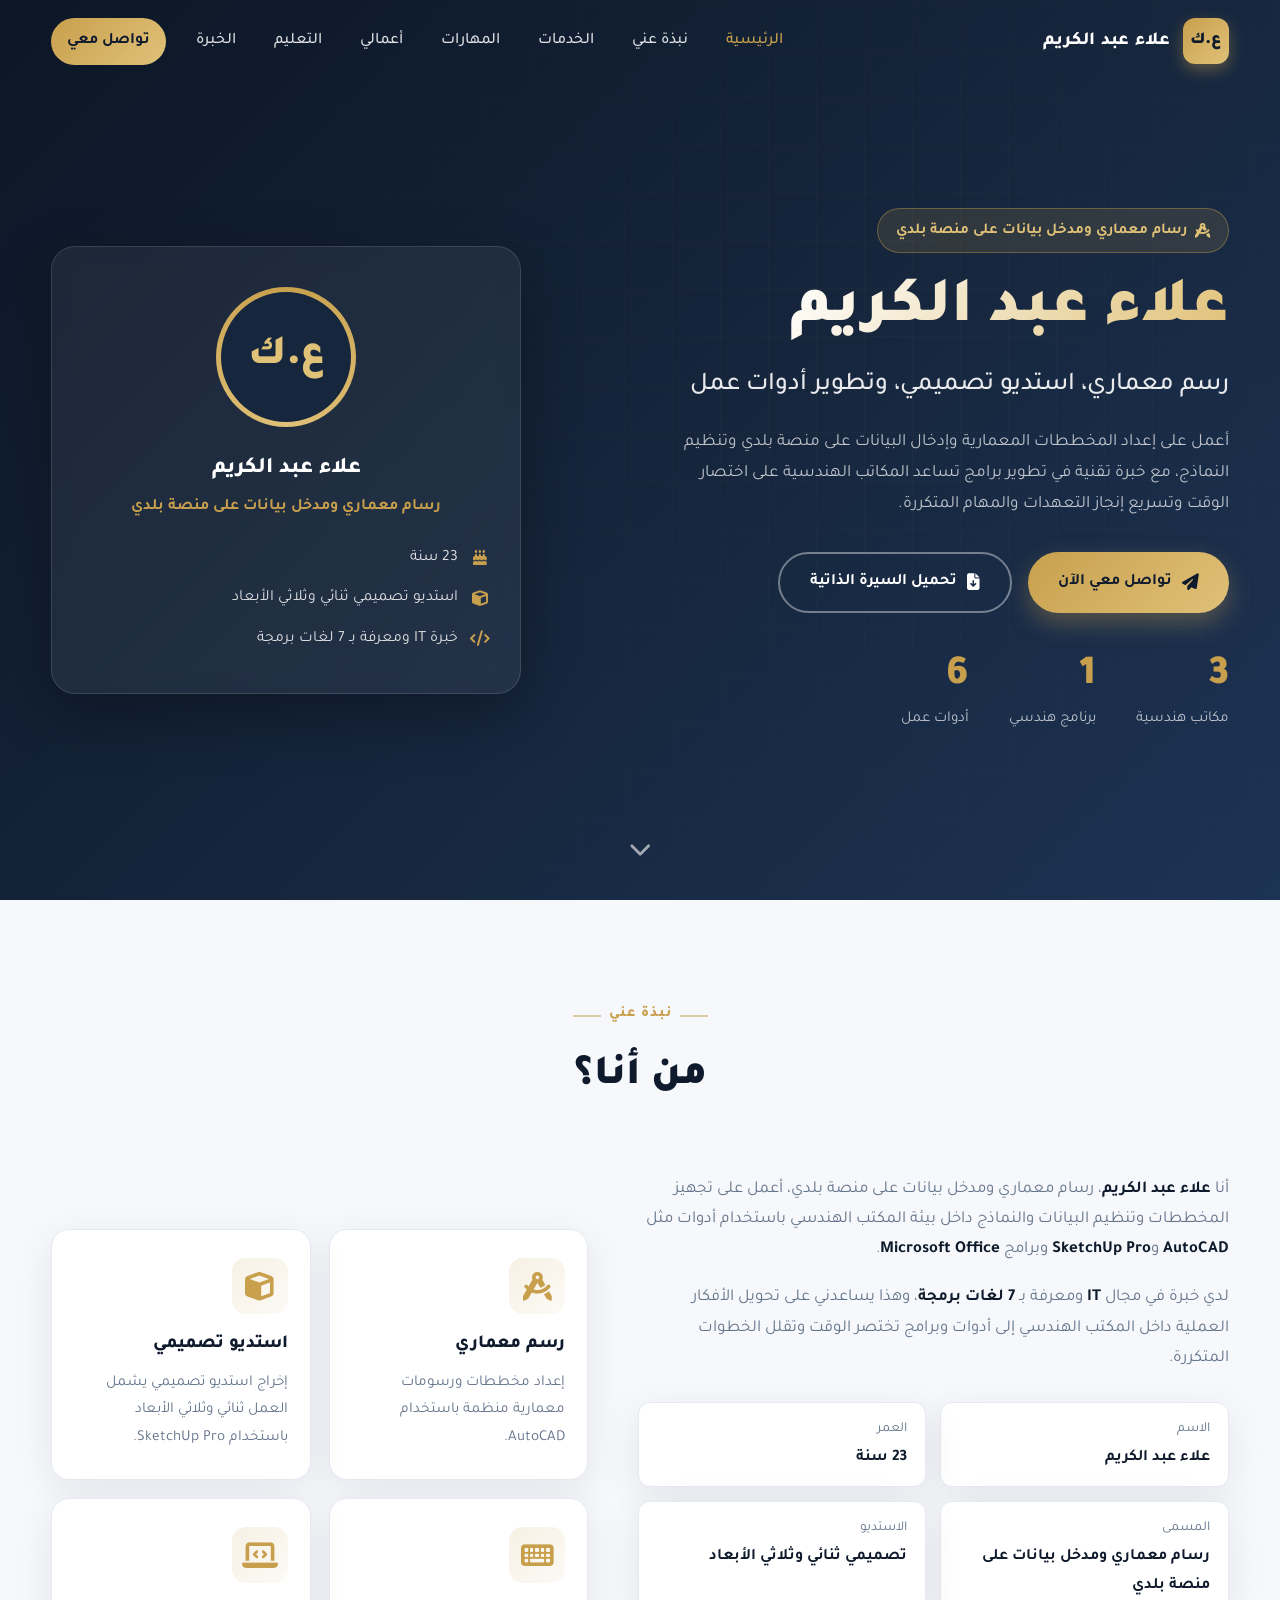
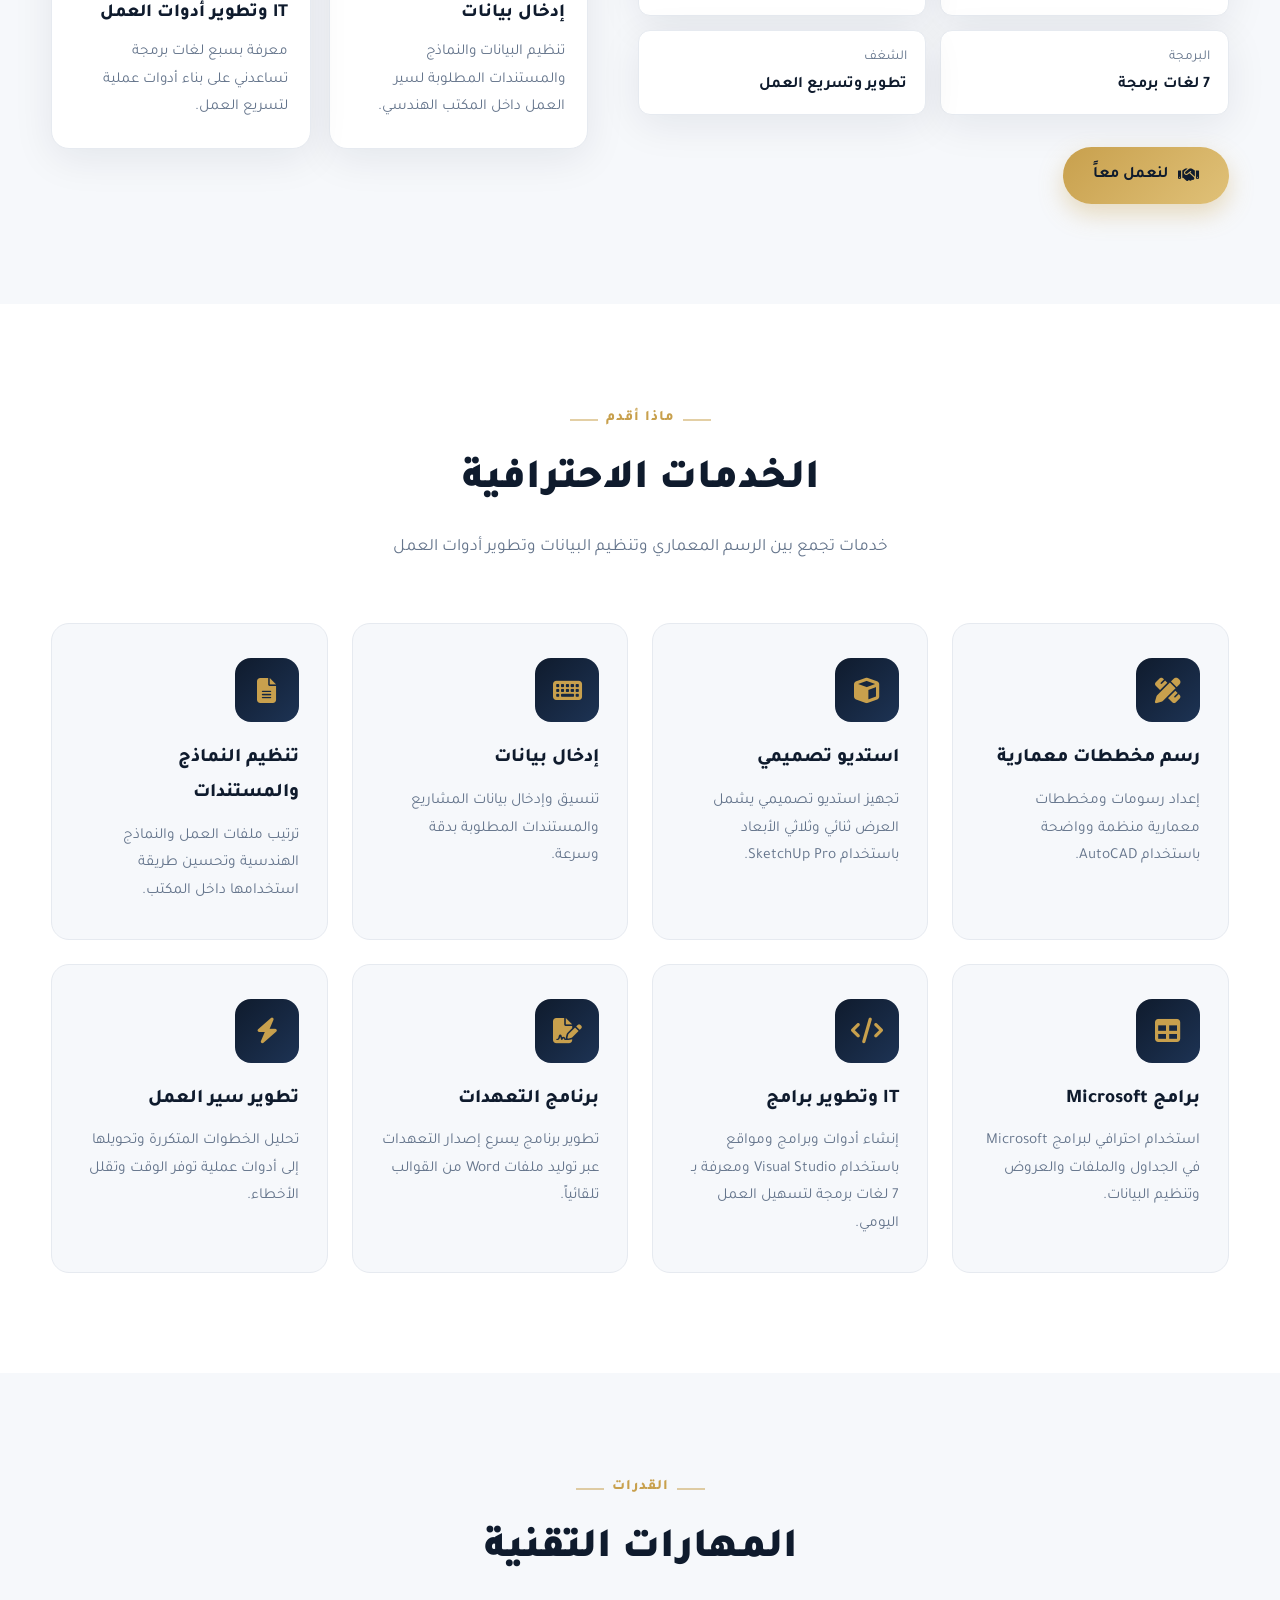
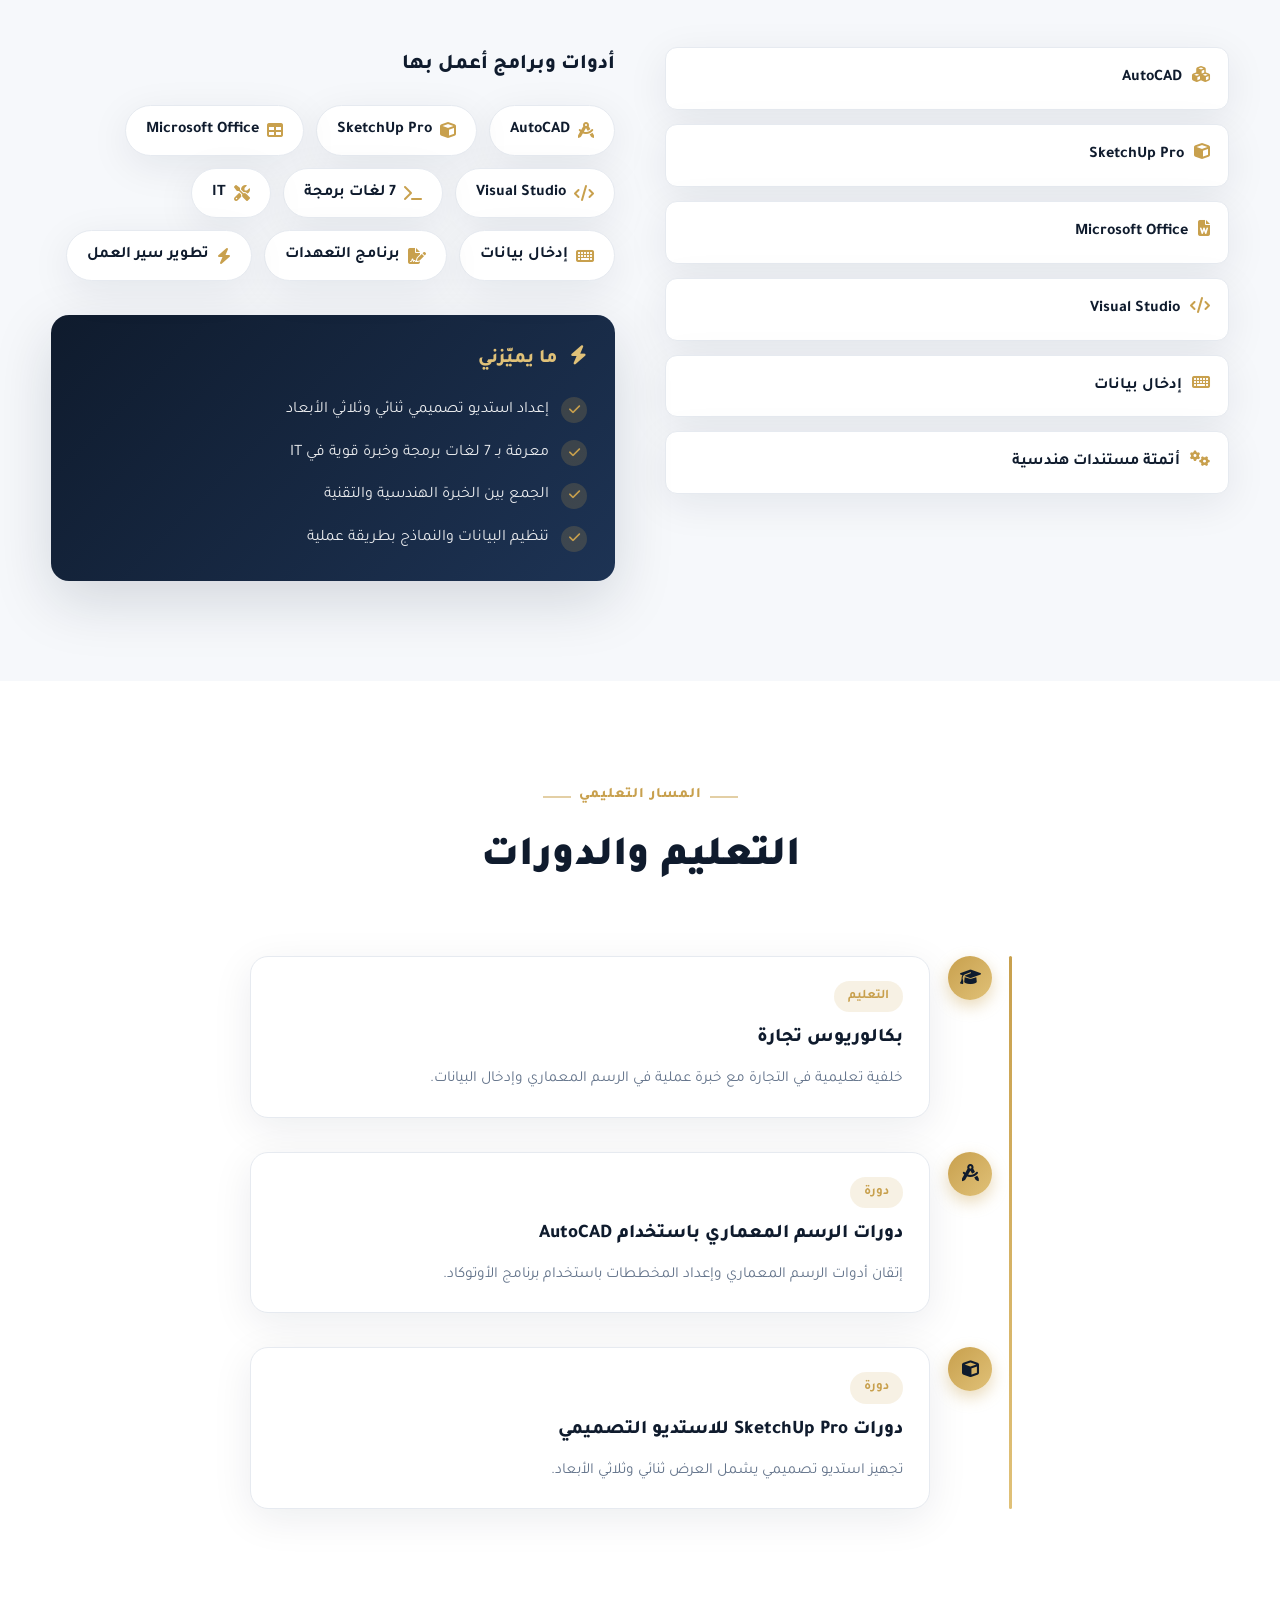
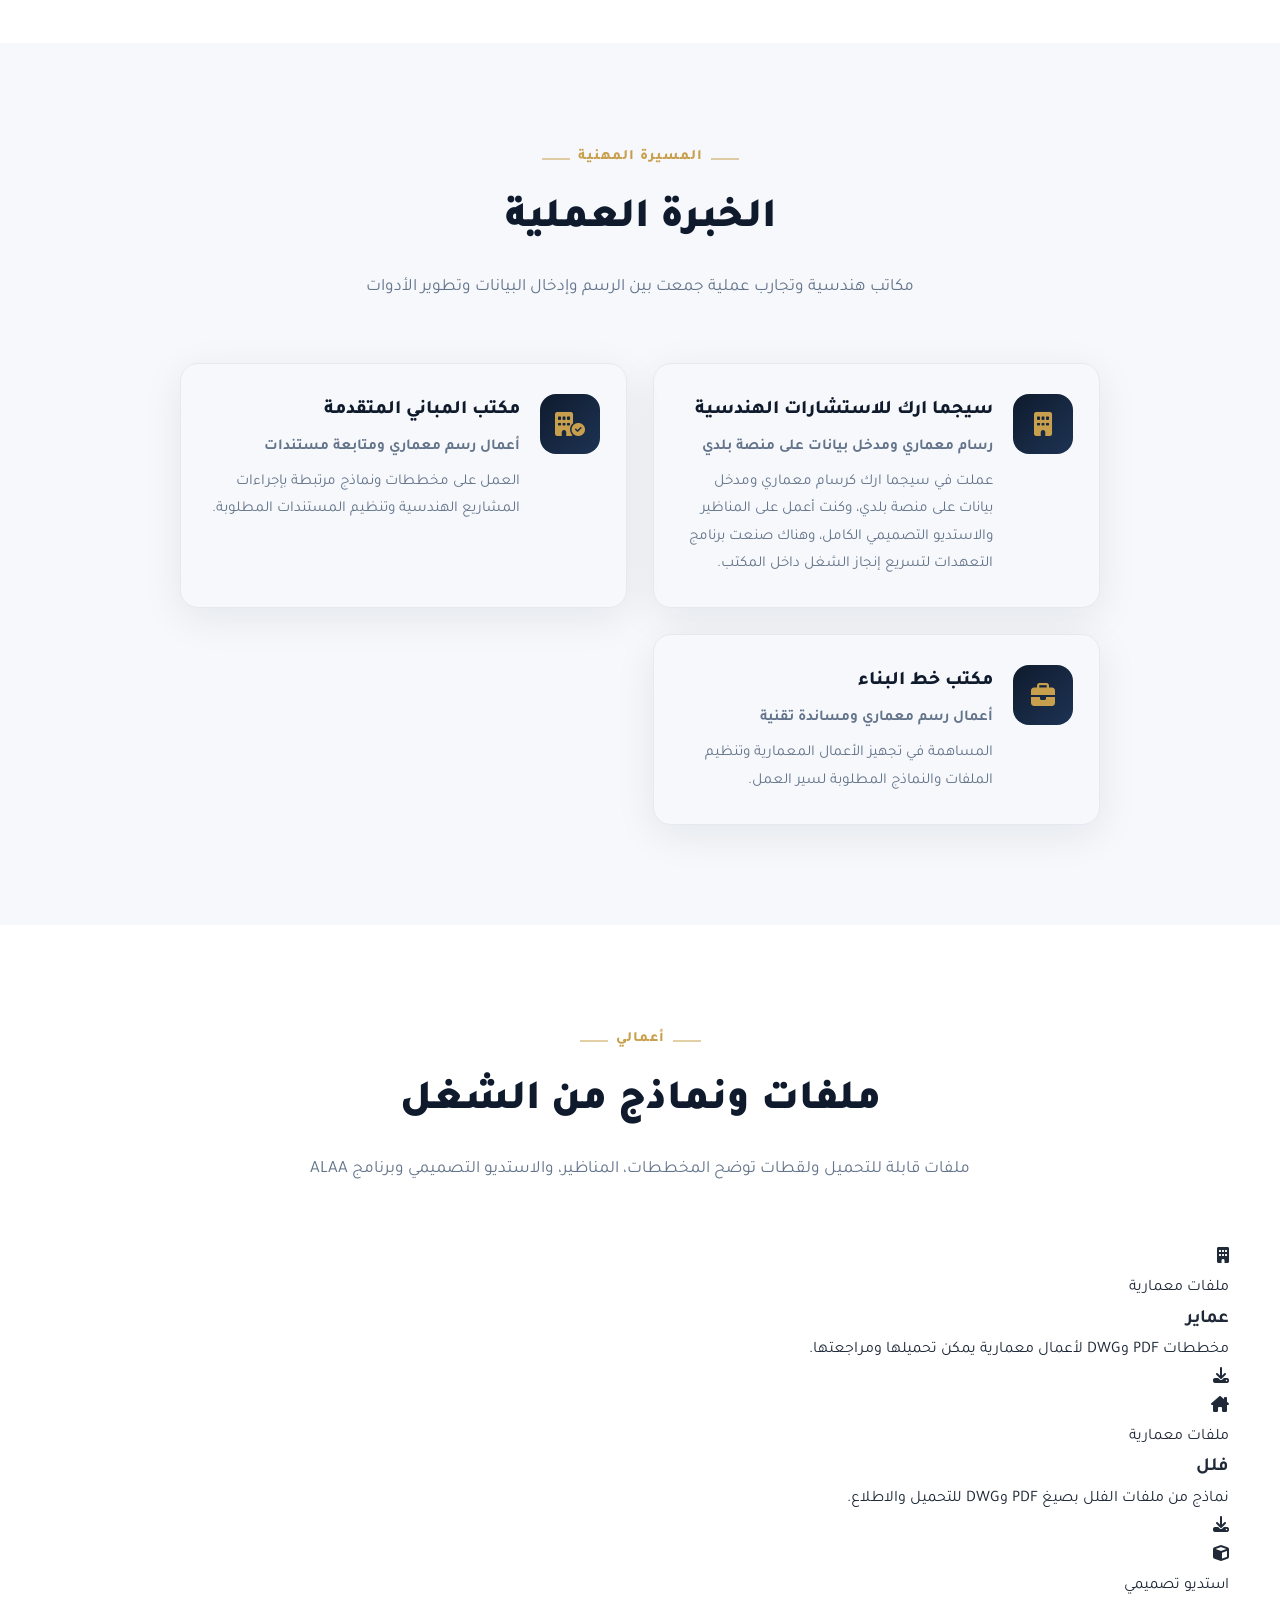
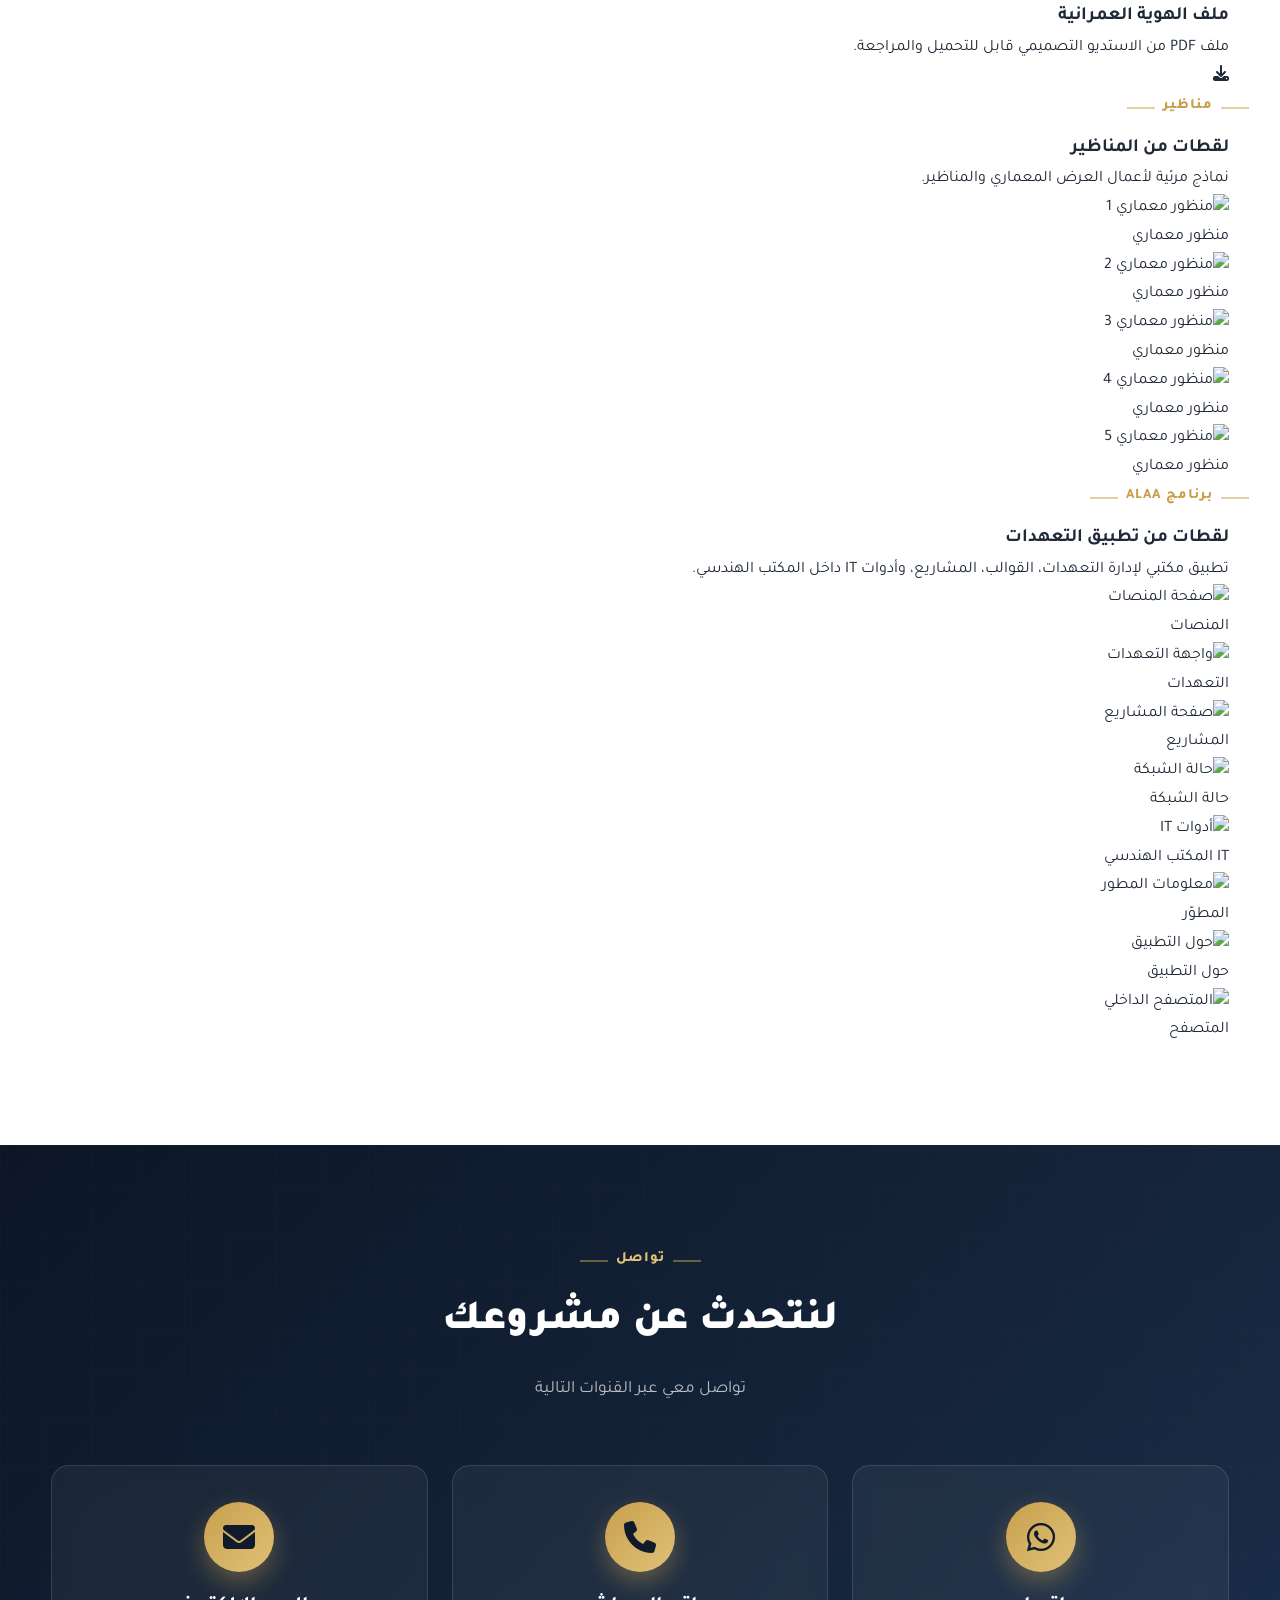
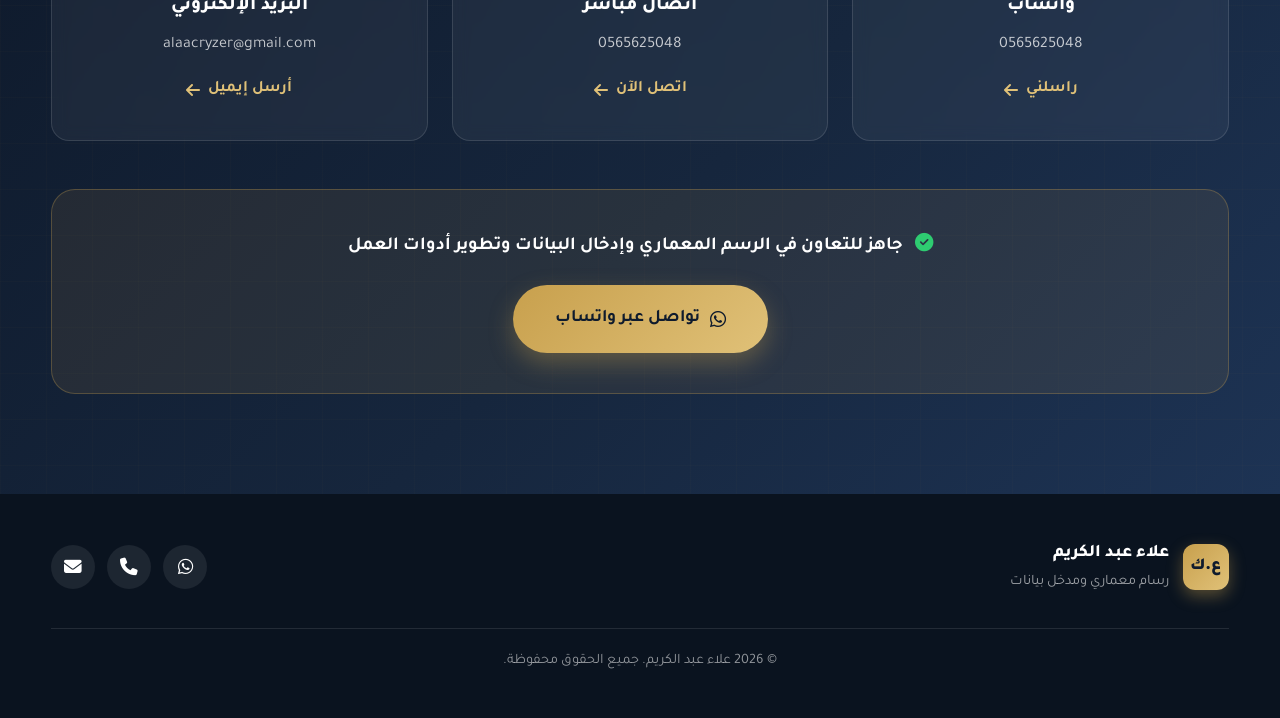
==== commit c187223e: "Add files via upload" ====
--- a/index.html
+++ b/index.html
@@ -3,12 +3,12 @@
 <head>
   <meta charset="UTF-8" />
   <meta name="viewport" content="width=device-width, initial-scale=1.0" />
-  <title>علاء عبد الكريم | رسام معماري ومدخل بيانات</title>
-  <meta name="description" content="علاء عبد الكريم - رسام معماري ومدخل بيانات، يعمل على AutoCAD وSketchUp Pro وMicrosoft Office وVisual Studio، وشغوف بتطوير برامج تسرع العمل داخل المكاتب الهندسية." />
+  <title>علاء عبد الكريم | رسام معماري ومدخل بيانات على منصة بلدي</title>
+  <meta name="description" content="علاء عبد الكريم - رسام معماري ومدخل بيانات على منصة بلدي، يعمل على AutoCAD وSketchUp Pro وVisual Studio، ولديه خبرة IT ومعرفة بسبع لغات برمجة لتطوير أدوات تسرع العمل." />
   <meta name="author" content="علاء عبد الكريم" />
 
-  <meta property="og:title" content="علاء عبد الكريم | رسام معماري ومدخل بيانات" />
-  <meta property="og:description" content="رسام معماري ومدخل بيانات وشغوف بتطوير برامج لتسريع العمل الهندسي." />
+  <meta property="og:title" content="علاء عبد الكريم | رسام معماري ومدخل بيانات على منصة بلدي" />
+  <meta property="og:description" content="رسام معماري ومدخل بيانات على منصة بلدي، استديو تصميمي، وخبرة IT لتطوير أدوات العمل." />
   <meta property="og:type" content="website" />
 
   <link rel="preconnect" href="https://fonts.googleapis.com" />
@@ -36,6 +36,7 @@
         <a href="#about" class="nav-link">نبذة عني</a>
         <a href="#services" class="nav-link">الخدمات</a>
         <a href="#skills" class="nav-link">المهارات</a>
+        <a href="#work" class="nav-link">أعمالي</a>
         <a href="#education" class="nav-link">التعليم</a>
         <a href="#experience" class="nav-link">الخبرة</a>
         <a href="#contact" class="nav-link nav-cta">تواصل معي</a>
@@ -52,12 +53,12 @@
     <div class="hero-grid-overlay"></div>
     <div class="container hero-inner">
       <div class="hero-content">
-        <p class="hero-badge"><i class="fa-solid fa-compass-drafting"></i> رسام معماري ومدخل بيانات</p>
+        <p class="hero-badge"><i class="fa-solid fa-compass-drafting"></i> رسام معماري ومدخل بيانات على منصة بلدي</p>
         <h1 class="hero-title">علاء عبد الكريم</h1>
-        <h2 class="hero-subtitle">رسم معماري، استديو معماري، وتطوير أدوات عمل</h2>
+        <h2 class="hero-subtitle">رسم معماري، استديو تصميمي، وتطوير أدوات عمل</h2>
         <p class="hero-desc">
-          أعمل على إعداد المخططات المعمارية وإدخال البيانات وتنظيم النماذج، مع شغف واضح بتطوير برامج
-          تساعد المكاتب الهندسية على اختصار الوقت وتسريع إنجاز التعهدات والمهام المتكررة.
+          أعمل على إعداد المخططات المعمارية وإدخال البيانات على منصة بلدي وتنظيم النماذج، مع خبرة تقنية
+          في تطوير برامج تساعد المكاتب الهندسية على اختصار الوقت وتسريع إنجاز التعهدات والمهام المتكررة.
         </p>
 
         <div class="hero-buttons">
@@ -86,11 +87,11 @@
           <div class="profile-inner">ع.ك</div>
         </div>
         <h3>علاء عبد الكريم</h3>
-        <p class="profile-role">رسام معماري ومدخل بيانات</p>
+        <p class="profile-role">رسام معماري ومدخل بيانات على منصة بلدي</p>
         <ul class="profile-meta">
           <li><i class="fa-solid fa-cake-candles"></i> 23 سنة</li>
-          <li><i class="fa-solid fa-cube"></i> استديو معماري ثنائي وثلاثي الأبعاد</li>
-          <li><i class="fa-solid fa-code"></i> شغوف بتطوير برامج لتسريع العمل</li>
+          <li><i class="fa-solid fa-cube"></i> استديو تصميمي ثنائي وثلاثي الأبعاد</li>
+          <li><i class="fa-solid fa-code"></i> خبرة IT ومعرفة بـ 7 لغات برمجة</li>
         </ul>
       </div>
     </div>
@@ -110,21 +111,21 @@
       <div class="about-grid">
         <div class="about-text reveal">
           <p>
-            أنا <strong>علاء عبد الكريم</strong>، رسام معماري ومدخل بيانات، أعمل على تجهيز المخططات
+            أنا <strong>علاء عبد الكريم</strong>، رسام معماري ومدخل بيانات على منصة بلدي، أعمل على تجهيز المخططات
             وتنظيم البيانات والنماذج داخل بيئة المكتب الهندسي باستخدام أدوات مثل
             <strong>AutoCAD</strong> و<strong>SketchUp Pro</strong> وبرامج <strong>Microsoft Office</strong>.
           </p>
           <p>
-            شغوف بتطوير العمل وابتكار برامج تختصر الوقت، واشتغلت على برنامج هندسي لتسريع
-            إنجاز التعهدات من خلال توليد المستندات تلقائياً من القوالب وتقليل الخطوات المتكررة.
+            لدي خبرة في مجال <strong>IT</strong> ومعرفة بـ <strong>7 لغات برمجة</strong>، وهذا يساعدني على تحويل
+            الأفكار العملية داخل المكتب الهندسي إلى أدوات وبرامج تختصر الوقت وتقلل الخطوات المتكررة.
           </p>
 
           <div class="about-info">
             <div class="info-item"><span>الاسم</span><strong>علاء عبد الكريم</strong></div>
             <div class="info-item"><span>العمر</span><strong>23 سنة</strong></div>
-            <div class="info-item"><span>المسمى</span><strong>رسام معماري ومدخل بيانات</strong></div>
-            <div class="info-item"><span>الاستديو</span><strong>ثنائي وثلاثي الأبعاد</strong></div>
-            <div class="info-item"><span>البرمجة</span><strong>برامج ومواقع</strong></div>
+            <div class="info-item"><span>المسمى</span><strong>رسام معماري ومدخل بيانات على منصة بلدي</strong></div>
+            <div class="info-item"><span>الاستديو</span><strong>تصميمي ثنائي وثلاثي الأبعاد</strong></div>
+            <div class="info-item"><span>البرمجة</span><strong>7 لغات برمجة</strong></div>
             <div class="info-item"><span>الشغف</span><strong>تطوير وتسريع العمل</strong></div>
           </div>
 
@@ -139,8 +140,8 @@
           </div>
           <div class="highlight-card">
             <i class="fa-solid fa-cube"></i>
-            <h4>استديو معماري</h4>
-            <p>إخراج استديو معماري يشمل العمل ثنائي وثلاثي الأبعاد باستخدام SketchUp Pro.</p>
+            <h4>استديو تصميمي</h4>
+            <p>إخراج استديو تصميمي يشمل العمل ثنائي وثلاثي الأبعاد باستخدام SketchUp Pro.</p>
           </div>
           <div class="highlight-card">
             <i class="fa-solid fa-keyboard"></i>
@@ -149,8 +150,8 @@
           </div>
           <div class="highlight-card">
             <i class="fa-solid fa-laptop-code"></i>
-            <h4>تطوير أدوات العمل</h4>
-            <p>بناء برامج ومواقع تساعد على تقليل الخطوات المتكررة وتسريع الإنجاز.</p>
+            <h4>IT وتطوير أدوات العمل</h4>
+            <p>معرفة بسبع لغات برمجة تساعدني على بناء أدوات عملية لتسريع العمل.</p>
           </div>
         </div>
       </div>
@@ -174,8 +175,8 @@
 
         <article class="service-card reveal">
           <div class="service-icon"><i class="fa-solid fa-cube"></i></div>
-          <h3>استديو معماري</h3>
-          <p>تجهيز استديو معماري يشمل العرض ثنائي وثلاثي الأبعاد باستخدام SketchUp Pro.</p>
+          <h3>استديو تصميمي</h3>
+          <p>تجهيز استديو تصميمي يشمل العرض ثنائي وثلاثي الأبعاد باستخدام SketchUp Pro.</p>
         </article>
 
         <article class="service-card reveal">
@@ -198,8 +199,8 @@
 
         <article class="service-card reveal">
           <div class="service-icon"><i class="fa-solid fa-code"></i></div>
-          <h3>تطوير برامج ومواقع</h3>
-          <p>إنشاء أدوات وبرامج ومواقع باستخدام Visual Studio لتسهيل العمل اليومي.</p>
+          <h3>IT وتطوير برامج</h3>
+          <p>إنشاء أدوات وبرامج ومواقع باستخدام Visual Studio ومعرفة بـ 7 لغات برمجة لتسهيل العمل اليومي.</p>
         </article>
 
         <article class="service-card reveal">
@@ -253,6 +254,8 @@
             <span class="tag"><i class="fa-solid fa-cube"></i> SketchUp Pro</span>
             <span class="tag"><i class="fa-solid fa-table"></i> Microsoft Office</span>
             <span class="tag"><i class="fa-solid fa-code"></i> Visual Studio</span>
+            <span class="tag"><i class="fa-solid fa-terminal"></i> 7 لغات برمجة</span>
+            <span class="tag"><i class="fa-solid fa-screwdriver-wrench"></i> IT</span>
             <span class="tag"><i class="fa-solid fa-keyboard"></i> إدخال بيانات</span>
             <span class="tag"><i class="fa-solid fa-file-signature"></i> برنامج التعهدات</span>
             <span class="tag"><i class="fa-solid fa-bolt"></i> تطوير سير العمل</span>
@@ -261,8 +264,8 @@
           <div class="lang-card">
             <h4><i class="fa-solid fa-bolt"></i> ما يميّزني</h4>
             <ul>
-              <li><i class="fa-solid fa-check"></i> إعداد استديو معماري ثنائي وثلاثي الأبعاد</li>
-              <li><i class="fa-solid fa-check"></i> شغوف بتطوير العمل وابتكار برامج لتسريع الإنجاز</li>
+              <li><i class="fa-solid fa-check"></i> إعداد استديو تصميمي ثنائي وثلاثي الأبعاد</li>
+              <li><i class="fa-solid fa-check"></i> معرفة بـ 7 لغات برمجة وخبرة قوية في IT</li>
               <li><i class="fa-solid fa-check"></i> الجمع بين الخبرة الهندسية والتقنية</li>
               <li><i class="fa-solid fa-check"></i> تنظيم البيانات والنماذج بطريقة عملية</li>
             </ul>
@@ -302,8 +305,8 @@
           <div class="tl-dot"><i class="fa-solid fa-cube"></i></div>
           <div class="tl-content">
             <span class="tl-tag">دورة</span>
-            <h3>دورات SketchUp Pro للاستديو المعماري</h3>
-            <p>تجهيز استديو معماري يشمل العرض ثنائي وثلاثي الأبعاد.</p>
+            <h3>دورات SketchUp Pro للاستديو التصميمي</h3>
+            <p>تجهيز استديو تصميمي يشمل العرض ثنائي وثلاثي الأبعاد.</p>
           </div>
         </div>
       </div>
@@ -323,8 +326,8 @@
           <div class="exp-icon"><i class="fa-solid fa-building"></i></div>
           <div class="exp-body">
             <h3>سيجما ارك للاستشارات الهندسية</h3>
-            <p class="exp-role">رسام معماري ومدخل بيانات</p>
-            <p>عملت في سيجما ارك كرسام معماري ومدخل بيانات، وهناك صنعت برنامج التعهدات لتسريع إنجاز الشغل داخل المكتب.</p>
+            <p class="exp-role">رسام معماري ومدخل بيانات على منصة بلدي</p>
+            <p>عملت في سيجما ارك كرسام معماري ومدخل بيانات على منصة بلدي، وكنت أعمل على المناظير والاستديو التصميمي الكامل، وهناك صنعت برنامج التعهدات لتسريع إنجاز الشغل داخل المكتب.</p>
           </div>
         </div>
 
@@ -344,6 +347,85 @@
             <p class="exp-role">أعمال رسم معماري ومساندة تقنية</p>
             <p>المساهمة في تجهيز الأعمال المعمارية وتنظيم الملفات والنماذج المطلوبة لسير العمل.</p>
           </div>
+        </div>
+      </div>
+    </div>
+  </section>
+
+  <section class="section section-alt" id="work">
+    <div class="container">
+      <div class="section-head reveal">
+        <span class="section-tag">أعمالي</span>
+        <h2 class="section-title">ملفات ونماذج من الشغل</h2>
+        <p class="section-sub">ملفات قابلة للتحميل ولقطات توضح المخططات، المناظير، والاستديو التصميمي وبرنامج ALAA</p>
+      </div>
+
+      <div class="downloads-grid">
+        <a href="assets/downloads/alaa-buildings-architectural.zip" download class="download-card reveal">
+          <div class="download-icon"><i class="fa-solid fa-building"></i></div>
+          <div>
+            <span class="download-label">ملفات معمارية</span>
+            <h3>عماير</h3>
+            <p>مخططات PDF وDWG لأعمال معمارية يمكن تحميلها ومراجعتها.</p>
+          </div>
+          <i class="fa-solid fa-download download-arrow"></i>
+        </a>
+
+        <a href="assets/downloads/alaa-villas-architectural.zip" download class="download-card reveal">
+          <div class="download-icon"><i class="fa-solid fa-house-chimney"></i></div>
+          <div>
+            <span class="download-label">ملفات معمارية</span>
+            <h3>فلل</h3>
+            <p>نماذج من ملفات الفلل بصيغ PDF وDWG للتحميل والاطلاع.</p>
+          </div>
+          <i class="fa-solid fa-download download-arrow"></i>
+        </a>
+
+        <a href="assets/downloads/alaa-design-studio-urban-identity.pdf" download class="download-card reveal">
+          <div class="download-icon"><i class="fa-solid fa-cube"></i></div>
+          <div>
+            <span class="download-label">استديو تصميمي</span>
+            <h3>ملف الهوية العمرانية</h3>
+            <p>ملف PDF من الاستديو التصميمي قابل للتحميل والمراجعة.</p>
+          </div>
+          <i class="fa-solid fa-download download-arrow"></i>
+        </a>
+      </div>
+
+      <div class="work-block reveal">
+        <div class="work-block-head">
+          <div>
+            <span class="section-tag">مناظير</span>
+            <h3>لقطات من المناظير</h3>
+          </div>
+          <p>نماذج مرئية لأعمال العرض المعماري والمناظير.</p>
+        </div>
+        <div class="gallery-grid perspective-gallery">
+          <figure><img src="assets/portfolio/perspectives/image_1447-12-28_12-16-23.jpg" alt="منظور معماري 1"><figcaption>منظور معماري</figcaption></figure>
+          <figure><img src="assets/portfolio/perspectives/image_1447-12-28_12-17-13.jpg" alt="منظور معماري 2"><figcaption>منظور معماري</figcaption></figure>
+          <figure><img src="assets/portfolio/perspectives/image_1447-12-28_12-17-26.jpg" alt="منظور معماري 3"><figcaption>منظور معماري</figcaption></figure>
+          <figure><img src="assets/portfolio/perspectives/image_1447-12-28_12-17-41.jpg" alt="منظور معماري 4"><figcaption>منظور معماري</figcaption></figure>
+          <figure><img src="assets/portfolio/perspectives/image_1447-12-28_12-18-08.jpg" alt="منظور معماري 5"><figcaption>منظور معماري</figcaption></figure>
+        </div>
+      </div>
+
+      <div class="work-block reveal">
+        <div class="work-block-head">
+          <div>
+            <span class="section-tag">برنامج ALAA</span>
+            <h3>لقطات من تطبيق التعهدات</h3>
+          </div>
+          <p>تطبيق مكتبي لإدارة التعهدات، القوالب، المشاريع، وأدوات IT داخل المكتب الهندسي.</p>
+        </div>
+        <div class="app-shot-grid">
+          <figure><img src="assets/portfolio/app/01-platforms.png" alt="صفحة المنصات"><figcaption>المنصات</figcaption></figure>
+          <figure><img src="assets/portfolio/app/03-commitments.png" alt="واجهة التعهدات"><figcaption>التعهدات</figcaption></figure>
+          <figure><img src="assets/portfolio/app/04-projects.png" alt="صفحة المشاريع"><figcaption>المشاريع</figcaption></figure>
+          <figure><img src="assets/portfolio/app/05-network.png" alt="حالة الشبكة"><figcaption>حالة الشبكة</figcaption></figure>
+          <figure><img src="assets/portfolio/app/06-it.png" alt="أدوات IT"><figcaption>IT المكتب الهندسي</figcaption></figure>
+          <figure><img src="assets/portfolio/app/07-developer.png" alt="معلومات المطور"><figcaption>المطوّر</figcaption></figure>
+          <figure><img src="assets/portfolio/app/08-about.png" alt="حول التطبيق"><figcaption>حول التطبيق</figcaption></figure>
+          <figure><img src="assets/portfolio/app/02-browser.png" alt="المتصفح الداخلي"><figcaption>المتصفح</figcaption></figure>
         </div>
       </div>
     </div>
@@ -414,5 +496,3 @@
   <script src="js/script.js"></script>
 </body>
 </html>
-</parameter>
-</invoke>
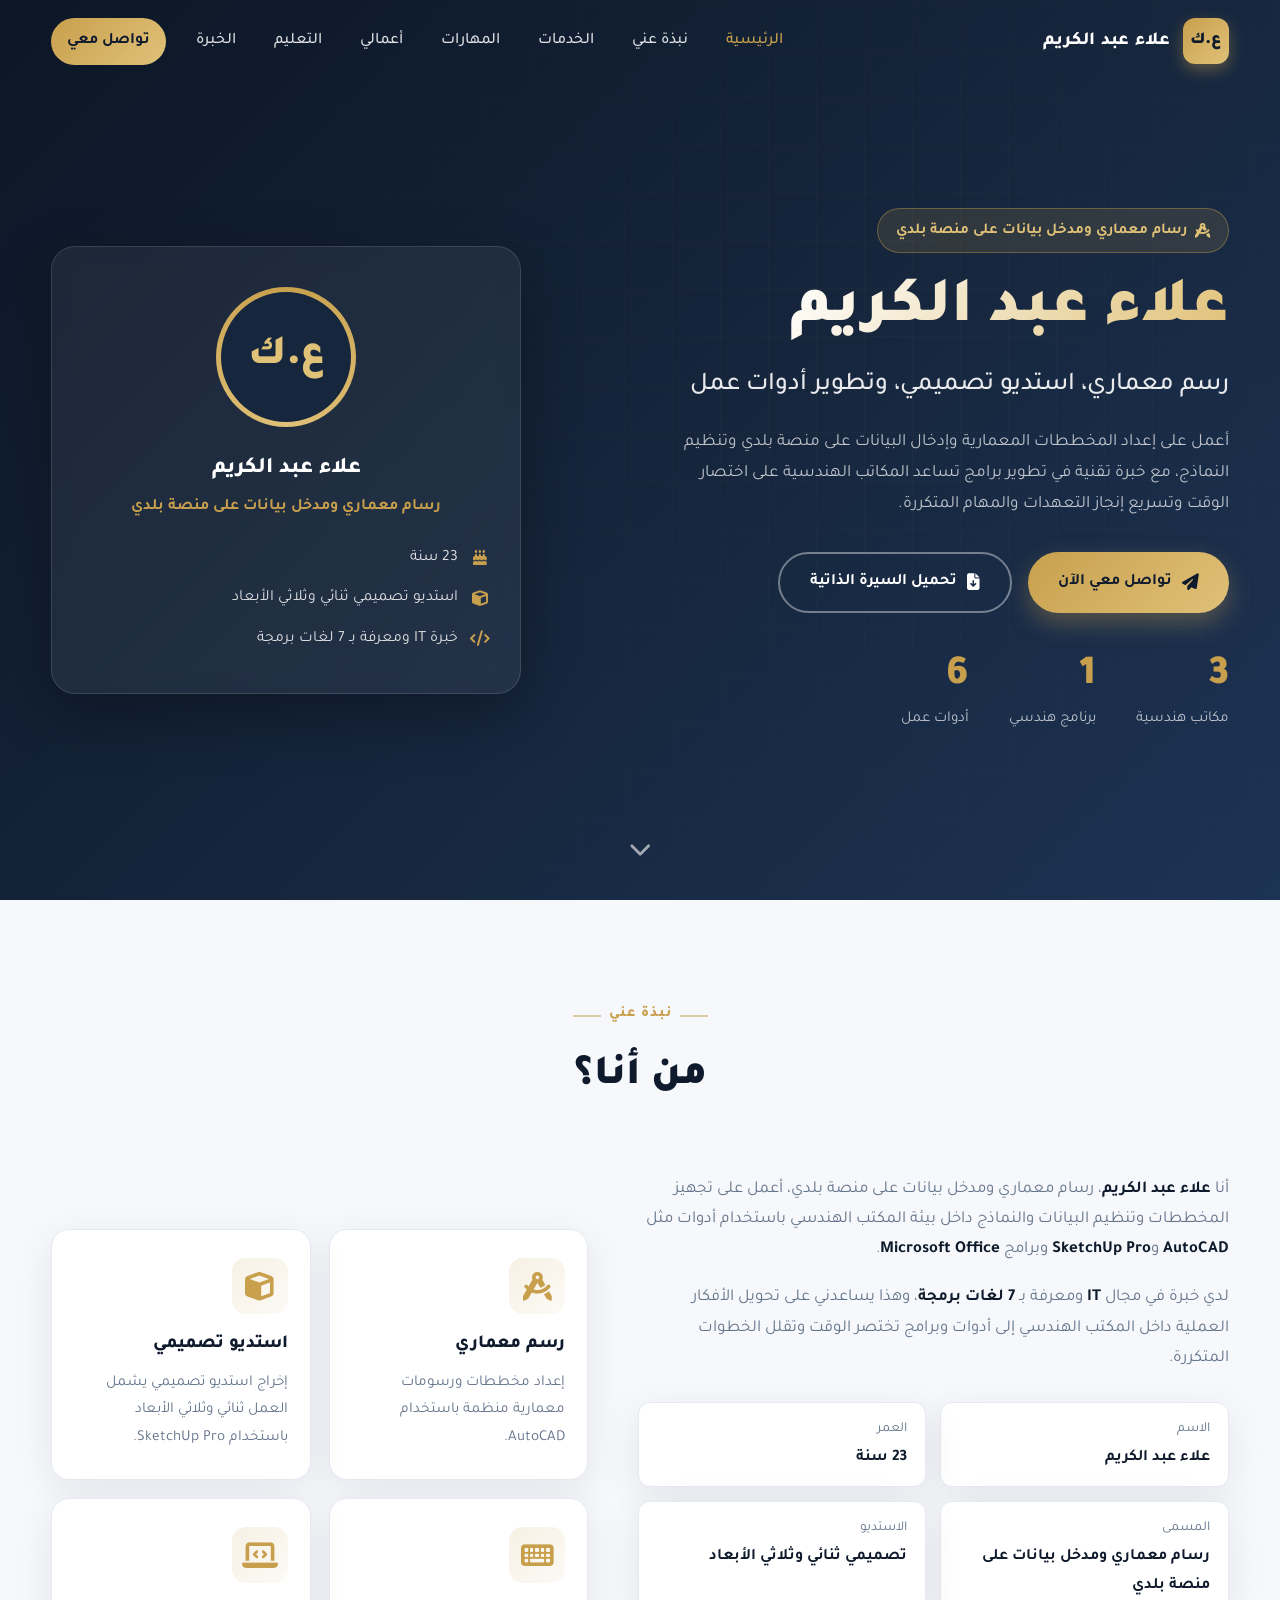
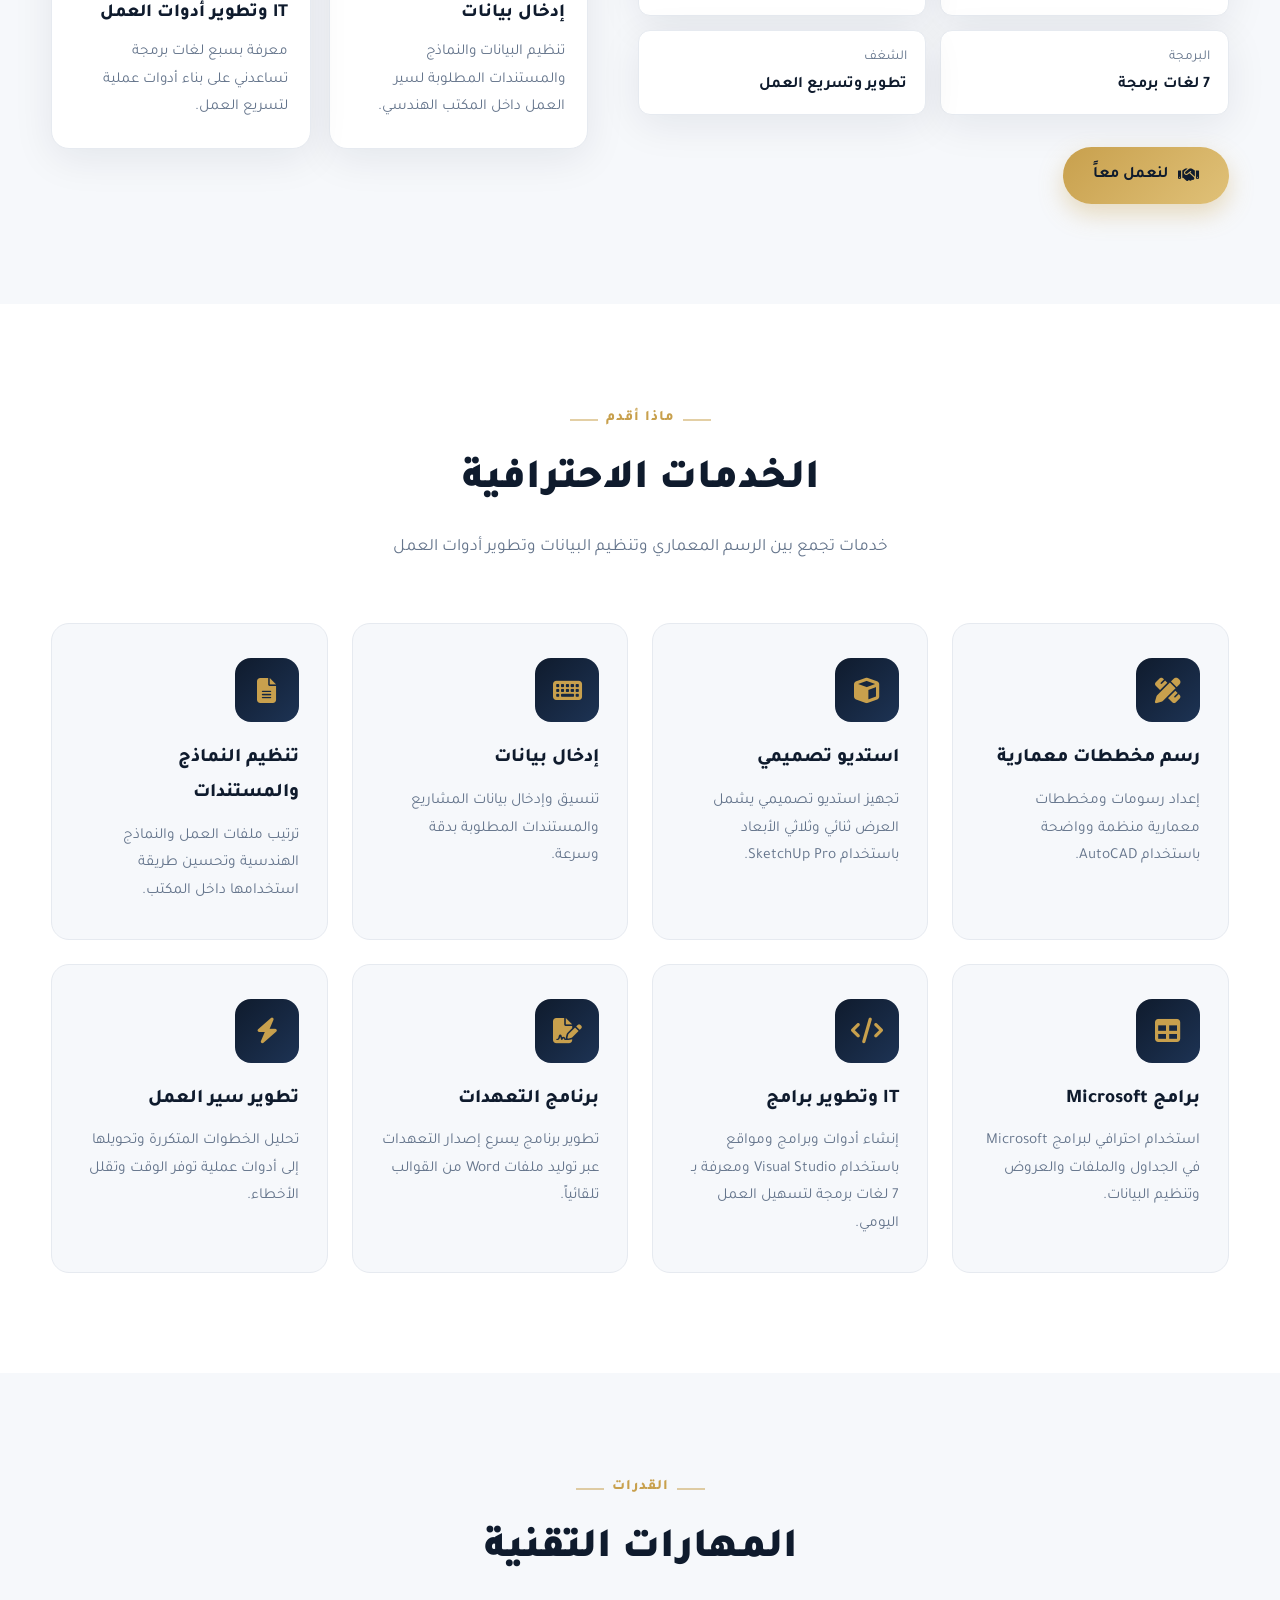
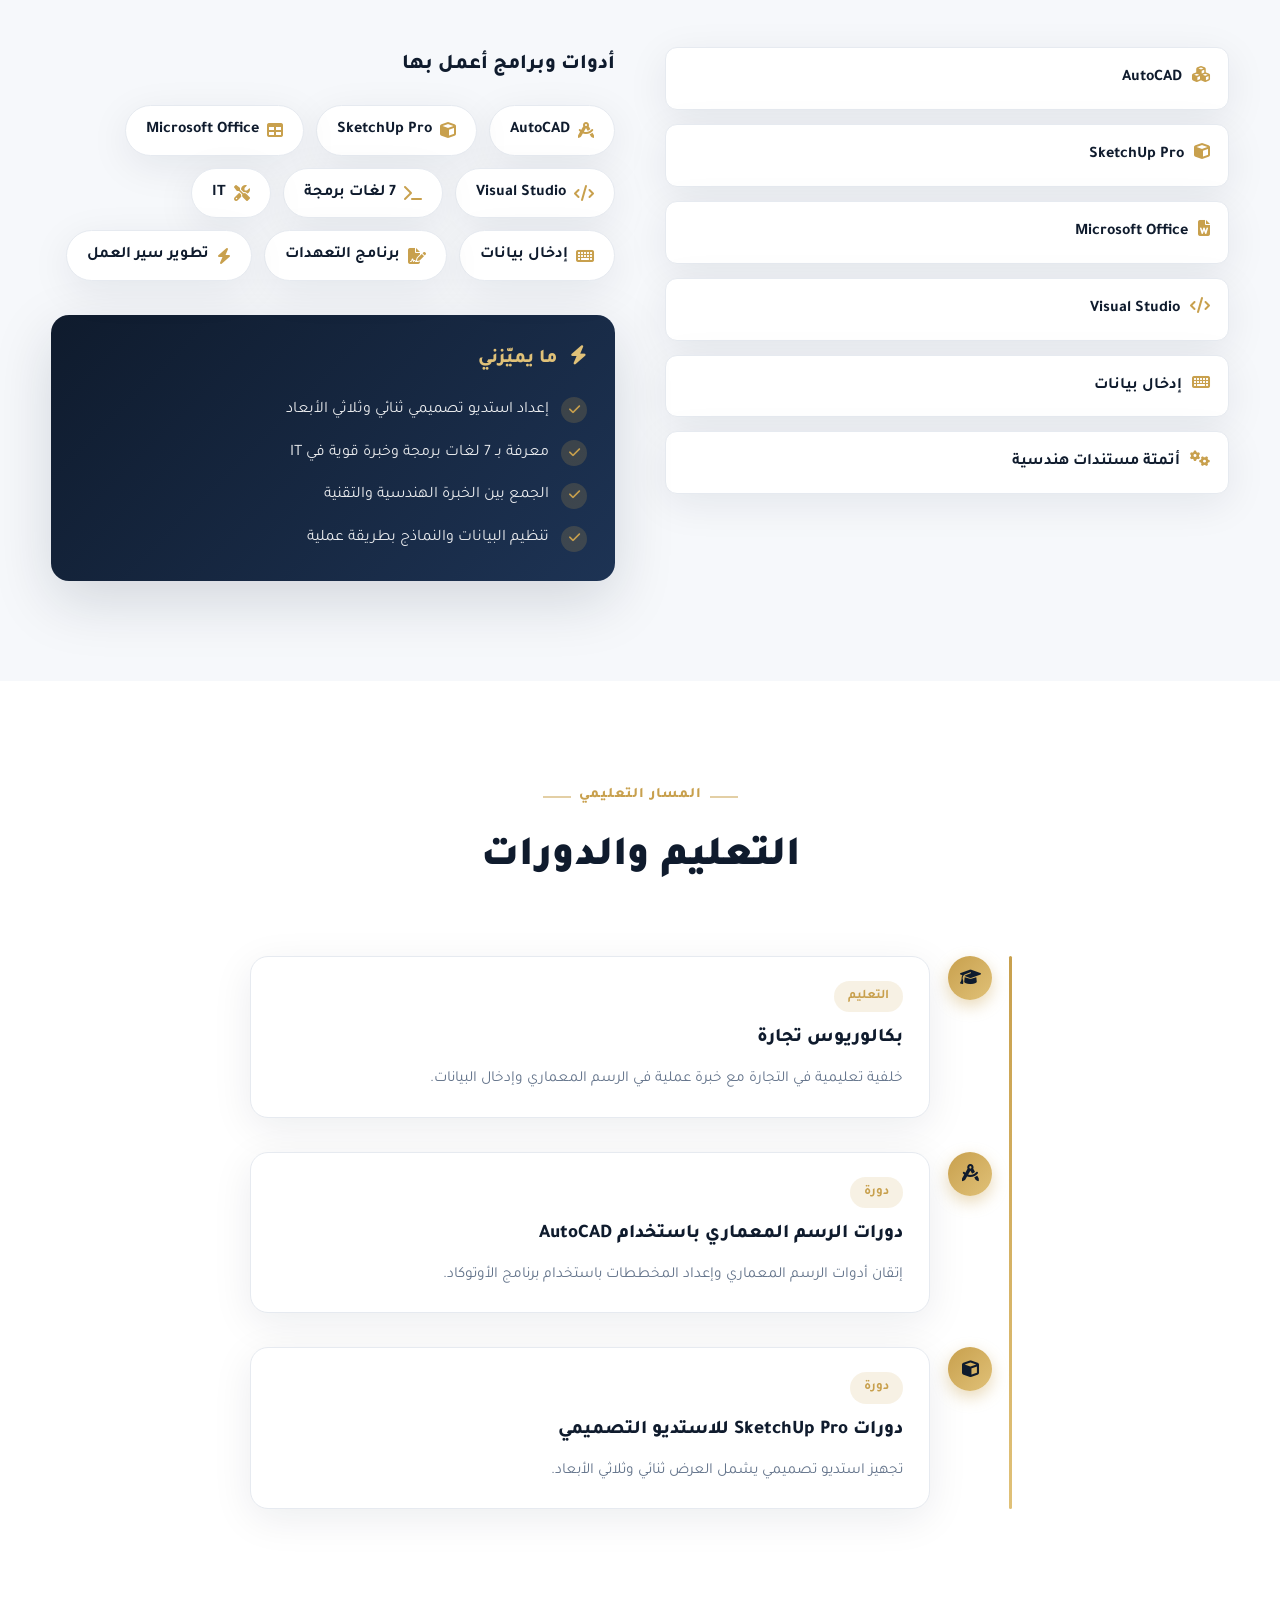
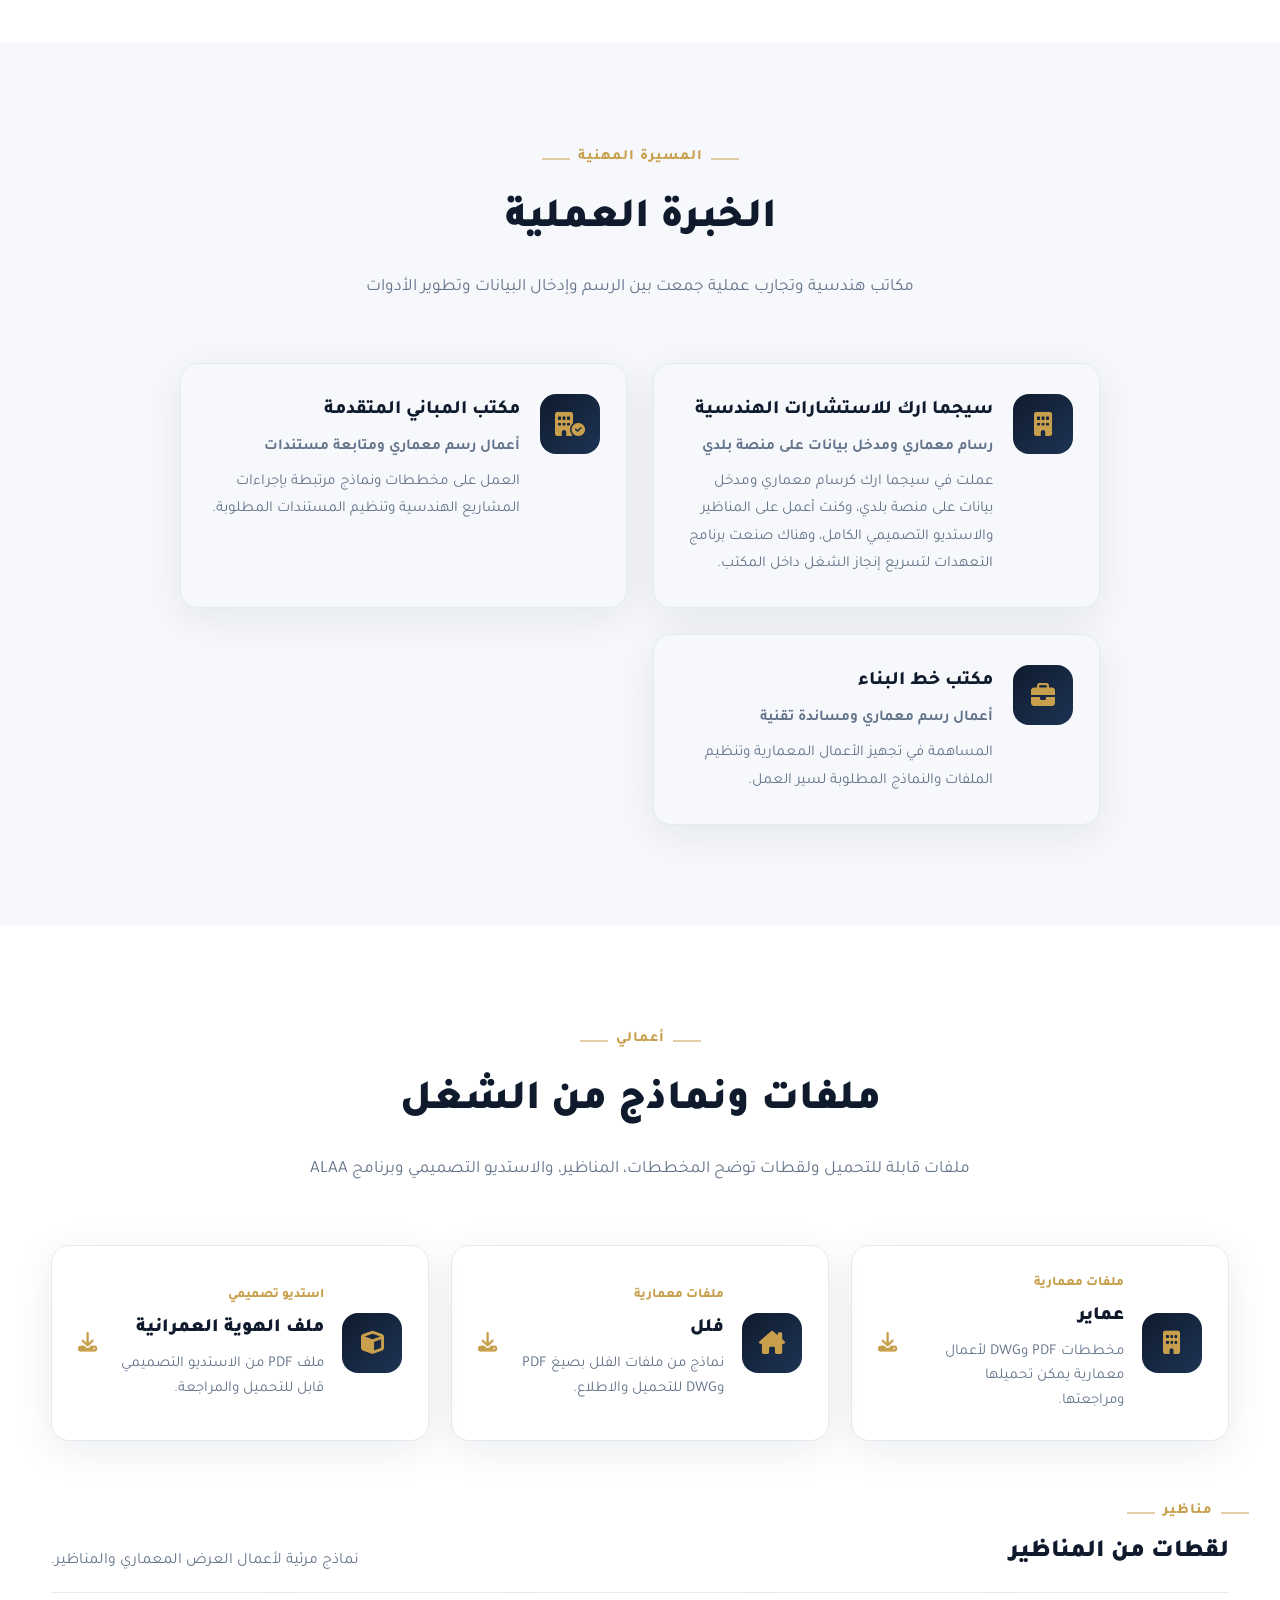
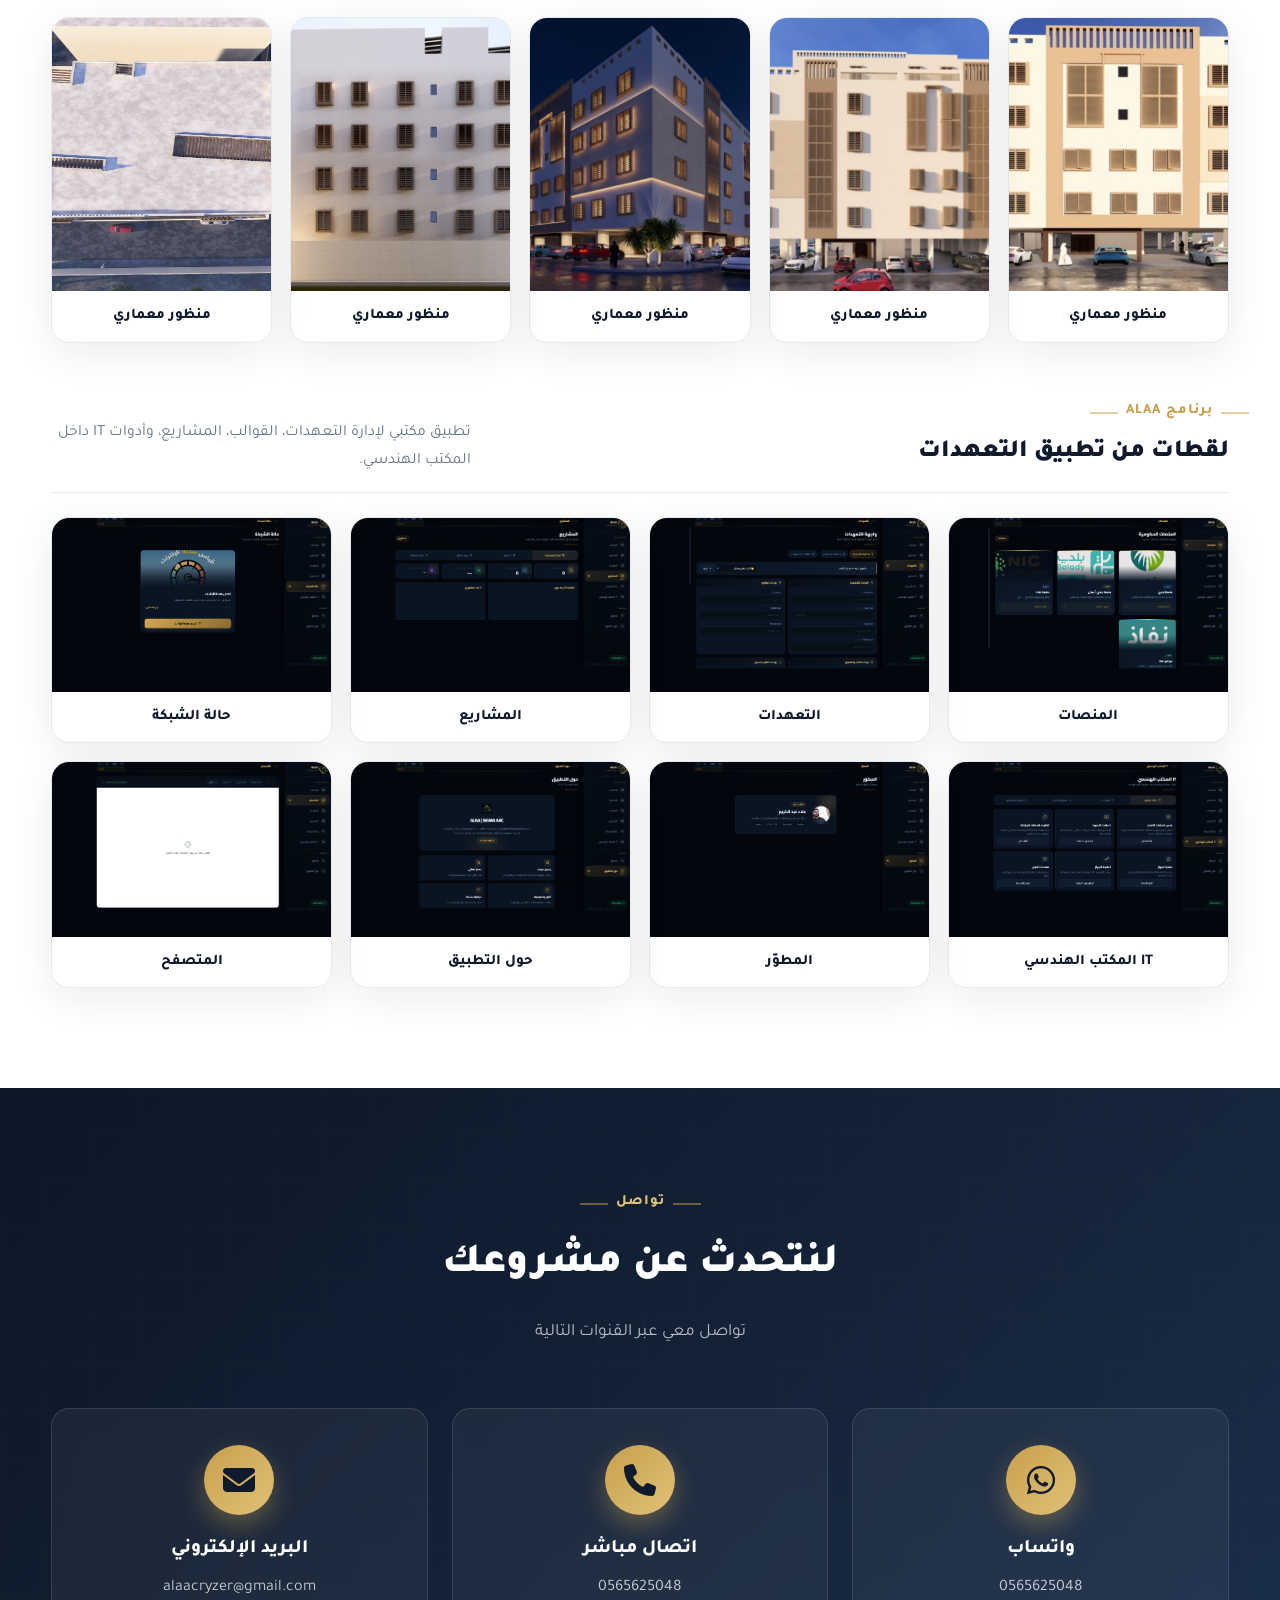
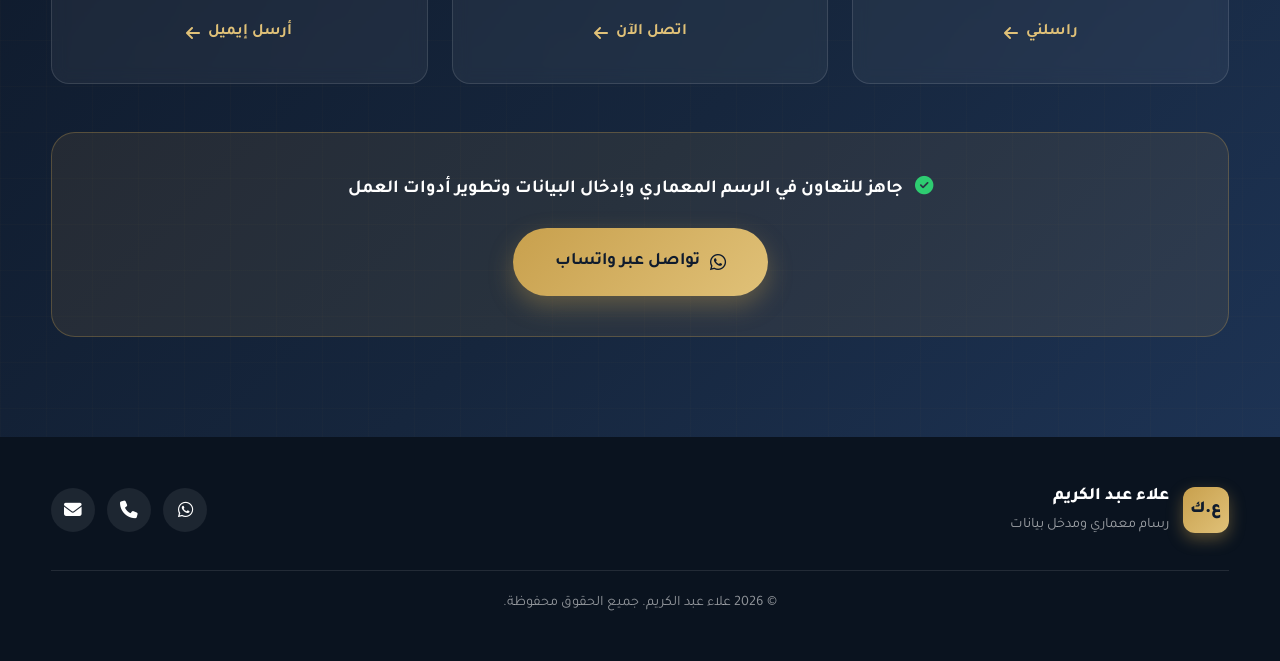
==== commit 6699d349: "Add files via upload" ====
--- a/index.html
+++ b/index.html
@@ -19,6 +19,488 @@
 
   <link rel="stylesheet" href="css/style.css" />
   <link rel="icon" href="data:image/svg+xml,<svg xmlns='http://www.w3.org/2000/svg' viewBox='0 0 100 100'><rect width='100' height='100' rx='20' fill='%230f1b2d'/><text x='50' y='68' font-size='52' text-anchor='middle' fill='%23c8a04d' font-family='Arial' font-weight='bold'>ع</text></svg>" />
+
+  <style id="alaa-inline-current-style">
+/* ===== Variables ===== */
+:root{
+  --navy:#0f1b2d;
+  --navy-2:#16263d;
+  --navy-3:#1d3354;
+  --gold:#c8a04d;
+  --gold-light:#e0c178;
+  --bg:#f6f8fb;
+  --white:#ffffff;
+  --text:#1f2937;
+  --muted:#64748b;
+  --line:#e6eaf0;
+  --shadow:0 10px 40px rgba(15,27,45,.08);
+  --shadow-lg:0 20px 60px rgba(15,27,45,.15);
+  --radius:18px;
+  --radius-sm:12px;
+  --t:.35s cubic-bezier(.4,0,.2,1);
+}
+
+/* ===== Reset ===== */
+*{margin:0;padding:0;box-sizing:border-box}
+html{scroll-behavior:smooth}
+body{
+  font-family:'Tajawal',sans-serif;
+  background:var(--bg);
+  color:var(--text);
+  line-height:1.8;
+  overflow-x:hidden;
+}
+a{text-decoration:none;color:inherit}
+ul{list-style:none}
+img{max-width:100%;display:block}
+.en{direction:ltr;unicode-bidi:isolate;display:inline-block}
+.container{width:min(1200px,92%);margin-inline:auto}
+
+/* ===== Scroll progress ===== */
+.scroll-progress{
+  position:fixed;top:0;right:0;height:4px;width:0%;
+  background:linear-gradient(90deg,var(--gold),var(--gold-light));
+  z-index:1000;transition:width .1s linear;
+}
+
+/* ===== Buttons ===== */
+.btn{
+  display:inline-flex;align-items:center;gap:10px;
+  padding:14px 30px;border-radius:50px;font-weight:700;font-size:1rem;
+  cursor:pointer;border:none;transition:var(--t);font-family:inherit;
+  position:relative;overflow:hidden;
+}
+.btn i{font-size:1.05em}
+.btn-primary{
+  background:linear-gradient(135deg,var(--gold),var(--gold-light));
+  color:var(--navy);box-shadow:0 10px 24px rgba(200,160,77,.35);
+}
+.btn-primary:hover{transform:translateY(-3px);box-shadow:0 16px 34px rgba(200,160,77,.5)}
+.btn-outline{
+  background:transparent;color:#fff;border:2px solid rgba(255,255,255,.4);
+}
+.btn-outline:hover{background:#fff;color:var(--navy);border-color:#fff;transform:translateY(-3px)}
+.btn-lg{padding:18px 42px;font-size:1.1rem}
+
+/* ===== Navbar ===== */
+.navbar{
+  position:fixed;top:0;left:0;right:0;z-index:900;
+  padding:18px 0;transition:var(--t);
+}
+.navbar.scrolled{
+  background:rgba(15,27,45,.96);backdrop-filter:blur(12px);
+  padding:12px 0;box-shadow:0 8px 30px rgba(0,0,0,.25);
+}
+.nav-inner{display:flex;align-items:center;justify-content:space-between}
+.logo{display:flex;align-items:center;gap:12px;color:#fff}
+.logo-mark{
+  width:46px;height:46px;display:grid;place-items:center;
+  background:linear-gradient(135deg,var(--gold),var(--gold-light));
+  color:var(--navy);border-radius:12px;font-weight:900;font-size:1.05rem;
+  box-shadow:0 6px 16px rgba(200,160,77,.4);
+}
+.logo-text{font-weight:800;font-size:1.15rem;letter-spacing:.3px}
+.nav-links{display:flex;align-items:center;gap:6px}
+.nav-link{
+  color:rgba(255,255,255,.85);font-weight:500;padding:9px 16px;border-radius:50px;
+  transition:var(--t);position:relative;
+}
+.nav-link:hover{color:#fff;background:rgba(255,255,255,.08)}
+.nav-link.active{color:var(--gold)}
+.nav-cta{
+  background:linear-gradient(135deg,var(--gold),var(--gold-light))!important;
+  color:var(--navy)!important;font-weight:700;margin-right:8px;
+}
+.nav-cta:hover{transform:translateY(-2px)}
+.nav-toggle{display:none;flex-direction:column;gap:5px;background:none;border:none;cursor:pointer;padding:6px}
+.nav-toggle span{width:26px;height:3px;background:#fff;border-radius:3px;transition:var(--t)}
+
+/* ===== Hero ===== */
+.hero{
+  position:relative;min-height:100vh;display:flex;align-items:center;
+  padding:120px 0 80px;color:#fff;overflow:hidden;
+}
+.hero-bg{
+  position:absolute;inset:0;z-index:-2;
+  background:linear-gradient(135deg,#0c1626 0%,#16263d 55%,#1d3354 100%);
+}
+.hero-grid-overlay{
+  position:absolute;inset:0;z-index:-1;opacity:.5;
+  background-image:
+    linear-gradient(rgba(200,160,77,.08) 1px,transparent 1px),
+    linear-gradient(90deg,rgba(200,160,77,.08) 1px,transparent 1px);
+  background-size:48px 48px;
+  -webkit-mask-image:radial-gradient(circle at 70% 40%,#000,transparent 75%);
+  mask-image:radial-gradient(circle at 70% 40%,#000,transparent 75%);
+}
+.hero-inner{display:grid;grid-template-columns:1.4fr 1fr;gap:50px;align-items:center}
+.hero-badge{
+  display:inline-flex;align-items:center;gap:8px;
+  background:rgba(200,160,77,.15);border:1px solid rgba(200,160,77,.4);
+  color:var(--gold-light);padding:8px 18px;border-radius:50px;
+  font-weight:700;font-size:.95rem;margin-bottom:22px;
+}
+.hero-title{
+  font-size:clamp(2.4rem,5vw,4rem);font-weight:900;line-height:1.15;
+  margin-bottom:14px;
+  background:linear-gradient(120deg,#fff 30%,var(--gold-light));
+  -webkit-background-clip:text;background-clip:text;-webkit-text-fill-color:transparent;
+}
+.hero-subtitle{font-size:clamp(1.1rem,2.4vw,1.6rem);font-weight:500;color:rgba(255,255,255,.9);margin-bottom:18px}
+.hero-subtitle span{color:var(--gold)}
+.hero-desc{font-size:1.08rem;color:rgba(255,255,255,.72);max-width:560px;margin-bottom:32px}
+.hero-buttons{display:flex;gap:16px;flex-wrap:wrap;margin-bottom:44px}
+.hero-stats{display:flex;gap:40px;flex-wrap:wrap}
+.stat{display:flex;flex-direction:column}
+.stat-num{font-size:2.6rem;font-weight:900;color:var(--gold);line-height:1;display:inline}
+.stat-plus{font-size:2rem;font-weight:900;color:var(--gold)}
+.stat-label{color:rgba(255,255,255,.7);font-size:.95rem;margin-top:6px}
+
+.hero-card{
+  background:rgba(255,255,255,.06);border:1px solid rgba(255,255,255,.12);
+  backdrop-filter:blur(10px);border-radius:24px;padding:40px 30px;text-align:center;
+  box-shadow:0 20px 60px rgba(0,0,0,.3);
+}
+.profile-ring{
+  width:140px;height:140px;margin:0 auto 22px;border-radius:50%;
+  background:conic-gradient(var(--gold),var(--gold-light),var(--gold));
+  padding:5px;animation:spin 8s linear infinite;
+}
+.profile-inner{
+  width:100%;height:100%;border-radius:50%;background:var(--navy-2);
+  display:grid;place-items:center;font-size:2.6rem;font-weight:900;color:var(--gold-light);
+  animation:spin 8s linear infinite reverse;
+}
+@keyframes spin{to{transform:rotate(360deg)}}
+.hero-card h3{font-size:1.4rem;font-weight:800;margin-bottom:4px}
+.profile-role{color:var(--gold);font-weight:600;margin-bottom:22px}
+.profile-meta{text-align:right;display:flex;flex-direction:column;gap:12px}
+.profile-meta li{display:flex;align-items:center;gap:12px;color:rgba(255,255,255,.85);font-size:.98rem}
+.profile-meta i{color:var(--gold);width:20px;text-align:center}
+
+.scroll-down{
+  position:absolute;bottom:26px;left:50%;transform:translateX(-50%);
+  color:rgba(255,255,255,.6);font-size:1.4rem;animation:bounce 2s infinite;
+}
+@keyframes bounce{0%,100%{transform:translate(-50%,0)}50%{transform:translate(-50%,12px)}}
+
+/* ===== Sections ===== */
+.section{padding:100px 0}
+.section-alt{background:var(--white)}
+.section-head{text-align:center;max-width:680px;margin:0 auto 60px}
+.section-tag{
+  display:inline-block;color:var(--gold);font-weight:800;letter-spacing:1px;
+  text-transform:uppercase;font-size:.9rem;margin-bottom:12px;
+  position:relative;padding:0 16px;
+}
+.section-tag::before,.section-tag::after{
+  content:"";position:absolute;top:50%;width:28px;height:2px;background:var(--gold);opacity:.5;
+}
+.section-tag::before{right:-20px}.section-tag::after{left:-20px}
+.section-tag.light{color:var(--gold-light)}
+.section-title{font-size:clamp(1.8rem,3.6vw,2.6rem);font-weight:900;color:var(--navy);margin-bottom:14px}
+.section-sub{color:var(--muted);font-size:1.08rem}
+.section-dark .section-title{color:#fff}
+.section-dark .section-sub{color:rgba(255,255,255,.7)}
+
+/* ===== About ===== */
+.about-grid{display:grid;grid-template-columns:1.1fr 1fr;gap:50px;align-items:center}
+.about-text p{color:var(--muted);margin-bottom:18px;font-size:1.05rem}
+.about-text strong{color:var(--navy);font-weight:700}
+.about-info{
+  display:grid;grid-template-columns:1fr 1fr;gap:14px;margin:28px 0 32px;
+}
+.info-item{
+  background:var(--white);border:1px solid var(--line);border-radius:var(--radius-sm);
+  padding:14px 18px;box-shadow:var(--shadow);
+}
+.section-alt .info-item{background:var(--bg)}
+.info-item span{display:block;color:var(--muted);font-size:.85rem;margin-bottom:2px}
+.info-item strong{color:var(--navy);font-weight:700}
+.about-highlights{display:grid;grid-template-columns:1fr 1fr;gap:18px}
+.highlight-card{
+  background:var(--white);border:1px solid var(--line);border-radius:var(--radius);
+  padding:28px 22px;box-shadow:var(--shadow);transition:var(--t);
+}
+.section-alt .highlight-card{background:var(--bg)}
+.highlight-card:hover{transform:translateY(-6px);box-shadow:var(--shadow-lg);border-color:var(--gold)}
+.highlight-card i{
+  font-size:1.8rem;color:var(--gold);margin-bottom:14px;
+  width:56px;height:56px;display:grid;place-items:center;border-radius:14px;
+  background:linear-gradient(135deg,rgba(200,160,77,.15),rgba(200,160,77,.05));
+}
+.highlight-card h4{font-size:1.15rem;font-weight:800;color:var(--navy);margin-bottom:8px}
+.highlight-card p{color:var(--muted);font-size:.95rem}
+
+/* ===== Services ===== */
+.services-grid{display:grid;grid-template-columns:repeat(auto-fill,minmax(270px,1fr));gap:24px}
+.service-card{
+  background:var(--bg);border:1px solid var(--line);border-radius:var(--radius);
+  padding:34px 28px;transition:var(--t);position:relative;overflow:hidden;
+}
+.section-alt .service-card{background:var(--bg)}
+.service-card::before{
+  content:"";position:absolute;top:0;right:0;width:100%;height:4px;
+  background:linear-gradient(90deg,var(--gold),var(--gold-light));
+  transform:scaleX(0);transform-origin:right;transition:var(--t);
+}
+.service-card:hover{transform:translateY(-8px);box-shadow:var(--shadow-lg);border-color:transparent}
+.service-card:hover::before{transform:scaleX(1)}
+.service-icon{
+  width:64px;height:64px;border-radius:16px;display:grid;place-items:center;
+  background:linear-gradient(135deg,var(--navy),var(--navy-3));color:var(--gold);
+  font-size:1.6rem;margin-bottom:20px;transition:var(--t);
+}
+.service-card:hover .service-icon{
+  background:linear-gradient(135deg,var(--gold),var(--gold-light));color:var(--navy);
+  transform:rotate(-6deg) scale(1.05);
+}
+.service-card h3{font-size:1.2rem;font-weight:800;color:var(--navy);margin-bottom:10px}
+.service-card p{color:var(--muted);font-size:.96rem}
+
+/* ===== Skills ===== */
+.skills-wrap{display:grid;grid-template-columns:1fr 1fr;gap:50px;align-items:start}
+.skill{margin-bottom:26px}
+.skills-bars .skill{
+  background:var(--white);border:1px solid var(--line);border-radius:var(--radius-sm);
+  padding:16px 18px;box-shadow:var(--shadow);margin-bottom:14px;
+}
+.skills-bars .skill .skill-top{margin-bottom:0}
+.skill-top{display:flex;justify-content:space-between;margin-bottom:10px;font-weight:700;color:var(--navy)}
+.skill-top i{color:var(--gold);margin-left:6px}
+.skill-pct{color:var(--gold);font-weight:800}
+.skill-bar{height:12px;background:var(--line);border-radius:50px;overflow:hidden}
+.skill-bar span{
+  display:block;height:100%;width:0;border-radius:50px;
+  background:linear-gradient(90deg,var(--navy-3),var(--gold));
+  transition:width 1.4s cubic-bezier(.2,.8,.2,1);
+}
+.skills-tags h3{font-size:1.3rem;font-weight:800;color:var(--navy);margin-bottom:20px}
+.tag-cloud{display:flex;flex-wrap:wrap;gap:12px;margin-bottom:34px}
+.tag{
+  background:var(--white);border:1px solid var(--line);border-radius:50px;
+  padding:10px 20px;font-weight:600;color:var(--navy);box-shadow:var(--shadow);
+  transition:var(--t);display:inline-flex;align-items:center;gap:8px;
+}
+.tag i{color:var(--gold)}
+.tag:hover{background:var(--navy);color:#fff;transform:translateY(-3px)}
+.tag:hover i{color:var(--gold-light)}
+.lang-card{
+  background:linear-gradient(135deg,var(--navy),var(--navy-3));color:#fff;
+  border-radius:var(--radius);padding:28px;box-shadow:var(--shadow-lg);
+}
+.lang-card h4{font-size:1.2rem;font-weight:800;margin-bottom:18px;color:var(--gold-light)}
+.lang-card h4 i{margin-left:8px}
+.lang-card ul{display:flex;flex-direction:column;gap:14px}
+.lang-card li{display:flex;align-items:center;gap:12px;color:rgba(255,255,255,.9)}
+.lang-card li i{color:var(--gold);background:rgba(200,160,77,.2);width:26px;height:26px;border-radius:50%;display:grid;place-items:center;font-size:.8rem;flex-shrink:0}
+
+/* ===== Timeline ===== */
+.timeline{position:relative;max-width:780px;margin:0 auto;padding-right:40px}
+.timeline::before{
+  content:"";position:absolute;top:0;bottom:0;right:18px;width:3px;
+  background:linear-gradient(var(--gold),var(--gold-light));border-radius:3px;
+}
+.tl-item{position:relative;padding-right:60px;margin-bottom:34px}
+.tl-dot{
+  position:absolute;right:-2px;top:0;width:44px;height:44px;border-radius:50%;
+  background:linear-gradient(135deg,var(--gold),var(--gold-light));color:var(--navy);
+  display:grid;place-items:center;font-size:1.05rem;box-shadow:0 6px 16px rgba(200,160,77,.4);
+  z-index:1;
+}
+.tl-content{
+  background:var(--white);border:1px solid var(--line);border-radius:var(--radius);
+  padding:24px 26px;box-shadow:var(--shadow);transition:var(--t);
+}
+.tl-content:hover{transform:translateX(-8px);box-shadow:var(--shadow-lg);border-color:var(--gold)}
+.tl-tag{
+  display:inline-block;background:rgba(200,160,77,.15);color:var(--gold);
+  padding:4px 14px;border-radius:50px;font-size:.82rem;font-weight:700;margin-bottom:10px;
+}
+.tl-content h3{font-size:1.2rem;font-weight:800;color:var(--navy);margin-bottom:8px}
+.tl-content p{color:var(--muted);font-size:.96rem}
+
+/* ===== Experience ===== */
+.experience-grid{display:grid;grid-template-columns:1fr 1fr;gap:26px;max-width:920px;margin:0 auto}
+.exp-card{
+  display:flex;gap:20px;background:var(--bg);border:1px solid var(--line);
+  border-radius:var(--radius);padding:30px 26px;box-shadow:var(--shadow);transition:var(--t);
+}
+.exp-card:hover{transform:translateY(-6px);box-shadow:var(--shadow-lg);border-color:var(--gold)}
+.exp-icon{
+  flex-shrink:0;width:60px;height:60px;border-radius:16px;display:grid;place-items:center;
+  background:linear-gradient(135deg,var(--navy),var(--navy-3));color:var(--gold);font-size:1.5rem;
+}
+.exp-body h3{font-size:1.2rem;font-weight:800;color:var(--navy);margin-bottom:4px}
+.exp-role{color:var(--gold);font-weight:700;font-size:.95rem;margin-bottom:8px}
+.exp-body p{color:var(--muted);font-size:.95rem}
+
+/* ===== Work Samples ===== */
+.downloads-grid{
+  display:grid;grid-template-columns:repeat(3,1fr);gap:22px;margin-bottom:56px
+}
+.download-card{
+  background:var(--white);border:1px solid var(--line);border-radius:var(--radius);
+  padding:26px;box-shadow:var(--shadow);display:grid;grid-template-columns:auto 1fr auto;
+  gap:18px;align-items:center;transition:var(--t);min-height:170px;
+}
+.download-card:hover{transform:translateY(-7px);box-shadow:var(--shadow-lg);border-color:var(--gold)}
+.download-icon{
+  width:60px;height:60px;border-radius:16px;display:grid;place-items:center;
+  background:linear-gradient(135deg,var(--navy),var(--navy-3));color:var(--gold);font-size:1.45rem;
+}
+.download-label{display:block;color:var(--gold);font-size:.82rem;font-weight:800;margin-bottom:4px}
+.download-card h3{font-size:1.18rem;font-weight:900;color:var(--navy);margin-bottom:6px}
+.download-card p{color:var(--muted);font-size:.94rem;line-height:1.65}
+.download-arrow{color:var(--gold);font-size:1.2rem;transition:var(--t)}
+.download-card:hover .download-arrow{transform:translateY(4px)}
+.work-block{margin-top:54px}
+.work-block-head{
+  display:flex;align-items:flex-end;justify-content:space-between;gap:24px;margin-bottom:24px;
+  border-bottom:1px solid var(--line);padding-bottom:16px;
+}
+.work-block-head .section-tag{margin-bottom:6px}
+.work-block-head h3{font-size:1.55rem;font-weight:900;color:var(--navy)}
+.work-block-head p{max-width:420px;color:var(--muted);font-size:.98rem}
+.gallery-grid,.app-shot-grid{display:grid;gap:18px}
+.gallery-grid{grid-template-columns:repeat(5,1fr)}
+.app-shot-grid{grid-template-columns:repeat(4,1fr)}
+.gallery-grid figure,.app-shot-grid figure{
+  background:var(--white);border:1px solid var(--line);border-radius:var(--radius);
+  overflow:hidden;box-shadow:var(--shadow);transition:var(--t);
+}
+.gallery-grid figure:hover,.app-shot-grid figure:hover{transform:translateY(-6px);box-shadow:var(--shadow-lg);border-color:var(--gold)}
+.gallery-grid img,.app-shot-grid img{width:100%;object-fit:cover;background:#0f1b2d}
+.gallery-grid img{aspect-ratio:4/5}
+.app-shot-grid img{aspect-ratio:16/10}
+.gallery-grid figcaption,.app-shot-grid figcaption{
+  padding:12px 14px;font-weight:800;color:var(--navy);font-size:.92rem;text-align:center;
+}
+
+/* ===== Contact ===== */
+.section-dark{
+  background:linear-gradient(135deg,#0c1626,#16263d 60%,#1d3354);
+  position:relative;overflow:hidden;
+}
+.section-dark::before{
+  content:"";position:absolute;inset:0;opacity:.4;
+  background-image:linear-gradient(rgba(200,160,77,.06) 1px,transparent 1px),linear-gradient(90deg,rgba(200,160,77,.06) 1px,transparent 1px);
+  background-size:46px 46px;
+}
+.section-dark .container{position:relative;z-index:1}
+.contact-grid{display:grid;grid-template-columns:repeat(auto-fit,minmax(260px,1fr));gap:24px;margin-bottom:48px}
+.contact-card{
+  background:rgba(255,255,255,.05);border:1px solid rgba(255,255,255,.12);
+  border-radius:var(--radius);padding:36px 28px;text-align:center;color:#fff;
+  transition:var(--t);backdrop-filter:blur(8px);
+}
+.contact-card:hover{transform:translateY(-8px);background:rgba(255,255,255,.1);border-color:var(--gold)}
+.contact-card>i{
+  font-size:2rem;color:var(--navy);width:70px;height:70px;border-radius:50%;
+  display:grid;place-items:center;margin:0 auto 18px;
+  background:linear-gradient(135deg,var(--gold),var(--gold-light));
+  box-shadow:0 10px 24px rgba(200,160,77,.4);
+}
+.contact-card h3{font-size:1.2rem;font-weight:800;margin-bottom:6px}
+.contact-card p{color:rgba(255,255,255,.75);margin-bottom:16px;direction:ltr;word-break:break-all}
+.contact-go{color:var(--gold-light);font-weight:700;display:inline-flex;align-items:center;gap:8px}
+.contact-card:hover .contact-go i{transform:translateX(-6px)}
+.contact-go i{transition:var(--t)}
+.contact-cta{
+  text-align:center;background:rgba(200,160,77,.1);border:1px solid rgba(200,160,77,.3);
+  border-radius:24px;padding:40px;
+}
+.contact-cta p{color:#fff;font-size:1.15rem;font-weight:600;margin-bottom:22px}
+.contact-cta p i{color:#2ecc71;margin-left:8px}
+
+/* ===== Footer ===== */
+.footer{background:#0a131f;color:#fff;padding:44px 0}
+.footer-inner{display:flex;align-items:center;justify-content:space-between;flex-wrap:wrap;gap:24px}
+.footer-brand{display:flex;align-items:center;gap:14px}
+.footer-brand strong{font-size:1.1rem;font-weight:800}
+.footer-brand p{color:rgba(255,255,255,.6);font-size:.9rem}
+.footer-social{display:flex;gap:12px}
+.footer-social a{
+  width:44px;height:44px;border-radius:50%;display:grid;place-items:center;
+  background:rgba(255,255,255,.08);color:#fff;font-size:1.1rem;transition:var(--t);
+}
+.footer-social a:hover{background:var(--gold);color:var(--navy);transform:translateY(-4px)}
+.footer-copy{color:rgba(255,255,255,.55);font-size:.9rem;width:100%;text-align:center;border-top:1px solid rgba(255,255,255,.1);padding-top:20px;margin-top:8px}
+
+/* ===== Back to top ===== */
+.to-top{
+  position:fixed;bottom:28px;left:28px;width:50px;height:50px;border-radius:50%;
+  background:linear-gradient(135deg,var(--gold),var(--gold-light));color:var(--navy);
+  border:none;cursor:pointer;font-size:1.1rem;box-shadow:0 10px 24px rgba(200,160,77,.4);
+  opacity:0;visibility:hidden;transform:translateY(20px);transition:var(--t);z-index:800;
+}
+.to-top.show{opacity:1;visibility:visible;transform:translateY(0)}
+.to-top:hover{transform:translateY(-4px)}
+
+/* ===== Reveal animation ===== */
+.reveal{opacity:0;transform:translateY(40px);transition:opacity .7s ease,transform .7s ease}
+.reveal.visible{opacity:1;transform:translateY(0)}
+
+/* ===== Responsive ===== */
+@media(max-width:992px){
+  .hero-inner{grid-template-columns:1fr;text-align:center}
+  .hero-card{max-width:380px;margin:0 auto}
+  .hero-badge,.hero-buttons,.hero-stats{justify-content:center}
+  .hero-desc{margin-inline:auto}
+  .about-grid,.skills-wrap{grid-template-columns:1fr}
+  .experience-grid{grid-template-columns:1fr}
+  .downloads-grid{grid-template-columns:1fr}
+  .gallery-grid{grid-template-columns:repeat(2,1fr)}
+  .app-shot-grid{grid-template-columns:repeat(2,1fr)}
+  .work-block-head{align-items:flex-start;flex-direction:column}
+}
+@media(max-width:768px){
+  .nav-links{
+    position:fixed;top:0;right:-100%;width:78%;max-width:320px;height:100vh;
+    background:var(--navy);flex-direction:column;justify-content:center;gap:14px;
+    transition:right .4s ease;box-shadow:-10px 0 40px rgba(0,0,0,.4);
+  }
+  .nav-links.open{right:0}
+  .nav-link{font-size:1.1rem;width:80%;text-align:center}
+  .nav-cta{margin-right:0}
+  .nav-toggle{display:flex;z-index:950}
+  .nav-toggle.active span:nth-child(1){transform:translateY(8px) rotate(45deg)}
+  .nav-toggle.active span:nth-child(2){opacity:0}
+  .nav-toggle.active span:nth-child(3){transform:translateY(-8px) rotate(-45deg)}
+  .section{padding:70px 0}
+  .about-info,.about-highlights{grid-template-columns:1fr}
+  .hero-stats{gap:24px}
+  .footer-inner{flex-direction:column;text-align:center}
+  .app-shot-grid,.gallery-grid{grid-template-columns:1fr}
+  .download-card{grid-template-columns:1fr;text-align:center}
+  .download-icon{margin:0 auto}
+}
+@media(max-width:480px){
+  .logo{gap:8px;min-width:0}
+  .logo-mark{width:38px;height:38px;border-radius:10px;font-size:.95rem;flex-shrink:0}
+  .logo-text{font-size:.95rem;white-space:nowrap;max-width:190px;overflow:hidden}
+  .hero{padding-top:110px}
+  .hero-title{font-size:2.05rem;line-height:1.25}
+  .hero-subtitle{font-size:1rem;line-height:1.7}
+  .hero-desc{font-size:.98rem}
+  .hero-card{padding:30px 22px}
+}
+
+/* ===== Print (CV) ===== */
+@media print{
+  .navbar,.scroll-down,.to-top,.scroll-progress,.hero-buttons,.nav-toggle,.contact-cta .btn{display:none!important}
+  body{background:#fff;color:#000}
+  .hero,.section-dark{background:#fff!important;color:#000!important}
+  .hero-title{-webkit-text-fill-color:#0f1b2d}
+  .section{padding:20px 0;page-break-inside:avoid}
+  .reveal{opacity:1!important;transform:none!important}
+}
+
+  
+/* GitHub Pages quick fix: keep work samples visible even when landing directly on #work. */
+#work .reveal{opacity:1!important;transform:none!important}
+#work .gallery-grid img,#work .app-shot-grid img{display:block!important;opacity:1!important}
+  </style>
 </head>
 <body>
 
@@ -401,11 +883,11 @@
           <p>نماذج مرئية لأعمال العرض المعماري والمناظير.</p>
         </div>
         <div class="gallery-grid perspective-gallery">
-          <figure><img src="assets/portfolio/perspectives/image_1447-12-28_12-16-23.jpg" alt="منظور معماري 1"><figcaption>منظور معماري</figcaption></figure>
-          <figure><img src="assets/portfolio/perspectives/image_1447-12-28_12-17-13.jpg" alt="منظور معماري 2"><figcaption>منظور معماري</figcaption></figure>
-          <figure><img src="assets/portfolio/perspectives/image_1447-12-28_12-17-26.jpg" alt="منظور معماري 3"><figcaption>منظور معماري</figcaption></figure>
-          <figure><img src="assets/portfolio/perspectives/image_1447-12-28_12-17-41.jpg" alt="منظور معماري 4"><figcaption>منظور معماري</figcaption></figure>
-          <figure><img src="assets/portfolio/perspectives/image_1447-12-28_12-18-08.jpg" alt="منظور معماري 5"><figcaption>منظور معماري</figcaption></figure>
+          <figure><img src="[data-uri]" alt="منظور معماري 1"><figcaption>منظور معماري</figcaption></figure>
+          <figure><img src="[data-uri]" alt="منظور معماري 2"><figcaption>منظور معماري</figcaption></figure>
+          <figure><img src="[data-uri]